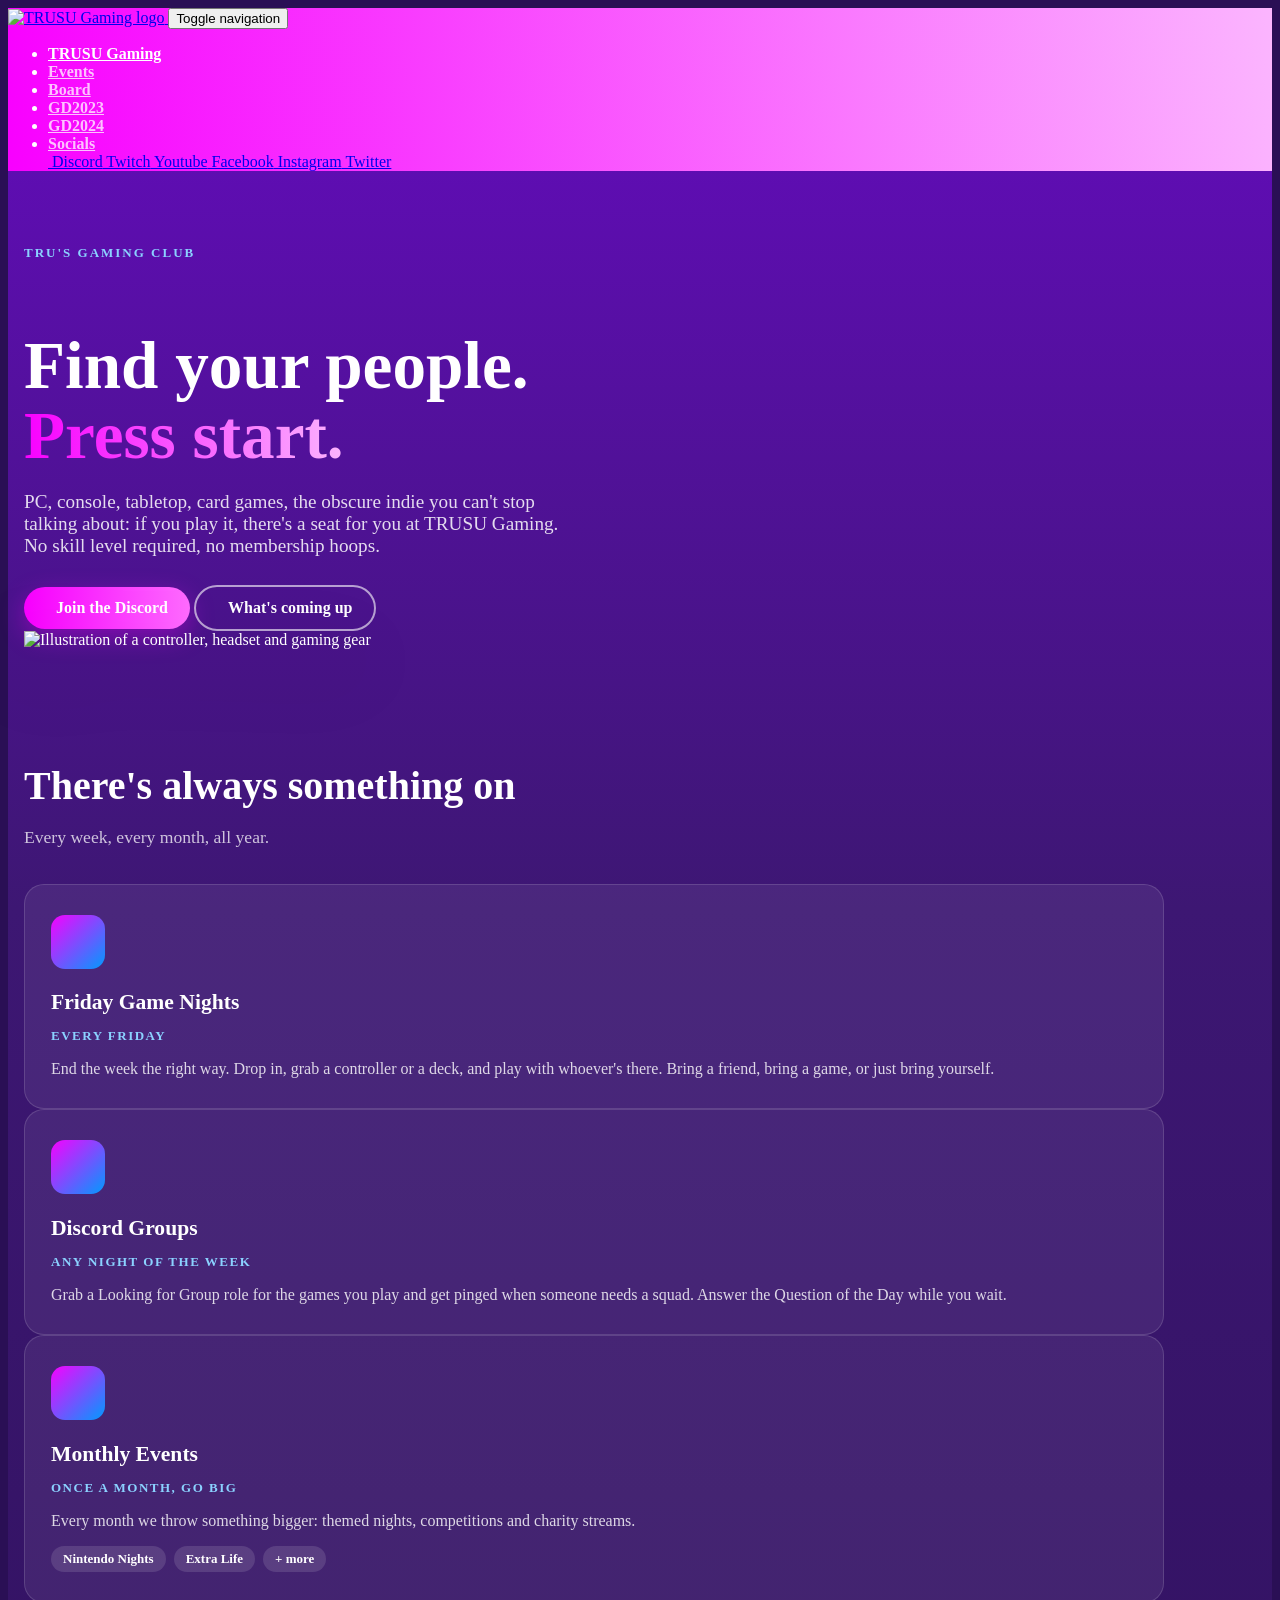
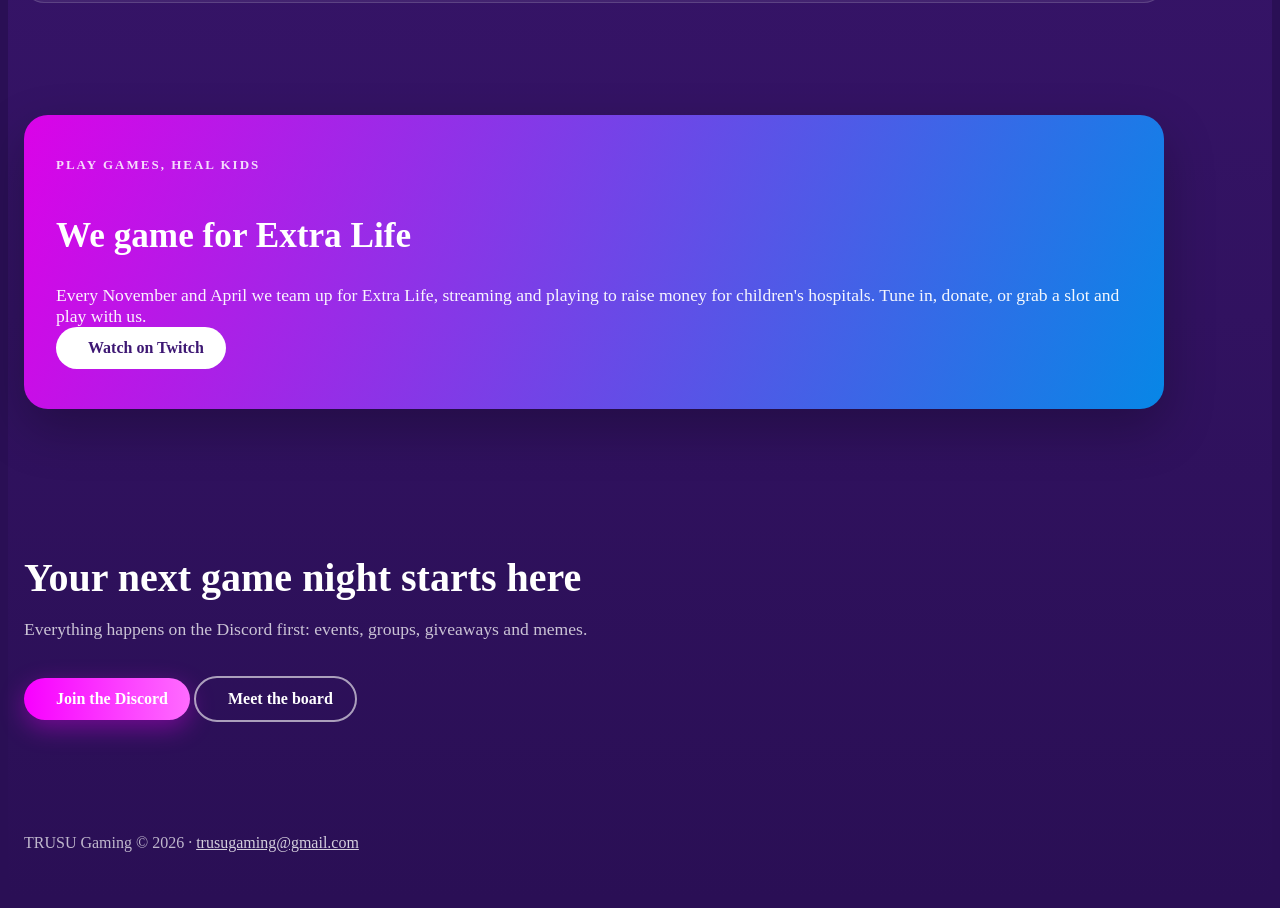
==== index.html @ 39d452f7 "Refresh home and board pages for 2026 - New home page: hero, Friday game nights, Discord groups, mon" ====
<!DOCTYPE html>
<html lang="en">

<head>
    <meta charset="utf-8">
    <meta name="viewport" content="width=device-width, initial-scale=1.0, shrink-to-fit=no">
    <title>TRUSU Gaming</title>
    <meta name="description" content="TRUSU Gaming is TRU's club for every kind of gamer: Friday game nights, Discord groups and monthly events like Extra Life.">
    <link rel="stylesheet" href="assets/bootstrap/css/bootstrap.min.css">
    <link rel="stylesheet" href="assets/fonts/fontawesome-all.min.css">
    <link rel="stylesheet" href="assets/css/gradient-navbar-1.css">
    <link rel="stylesheet" href="assets/css/gradient-navbar.css">
    <link rel="stylesheet" href="assets/css/Navigation-Clean.css">
    <link rel="stylesheet" href="assets/css/home.css">
</head>

<body class="tg">
    <nav class="navbar navbar-dark navbar-expand-md" id="app-navbar" style="background: linear-gradient(83deg, #f800ff, #fbb5fe);">
        <div class="container-fluid"><a class="navbar-brand" href="index.html">
        <img src="assets/img/TRUSUGamingLogo.png" id="brand-logo" alt="TRUSU Gaming logo">
        </a><button data-bs-toggle="collapse" class="navbar-toggler" data-bs-target="#navcol-1"><span class="visually-hidden">Toggle navigation</span><span class="navbar-toggler-icon"></span></button>
            <div class="collapse navbar-collapse text-end" id="navcol-1">
                <ul class="navbar-nav ml-auto">
                    <li class="nav-item"><a class="nav-link active" href="index.html" style="font-weight: bold;color: rgb(255, 255, 255);">TRUSU Gaming</a></li>
                    <li class="nav-item"><a class="nav-link" style="font-weight: bold;color: rgba(255,255,255,0.75);" href="Events.html">Events</a></li>
                    <li class="nav-item"><a class="nav-link" style="font-weight: bold;color: rgba(255,255,255,0.75);" href="Board.html">Board</a></li>
                    <li class="nav-item"><a class="nav-link" style="font-weight: bold;color: rgba(255,255,255,0.75);" href="gamedev2023.html">GD2023</a></li>
                    <li class="nav-item"><a class="nav-link" style="font-weight: bold;color: rgba(255,255,255,0.75);" href="gamedev2024.html">GD2024</a></li>
                    <li class="nav-item dropdown"><a class="dropdown-toggle nav-link" aria-expanded="false" data-bs-toggle="dropdown" href="#" style="font-weight: bold;color: rgba(255,255,255,0.75);">Socials</a>
                        <div class="dropdown-menu"><a class="dropdown-item" href="https://discord.gg/BpCMHQ2dkY" target="_blank"><i class="fab fa-discord"></i>&nbsp;Discord</a><a class="dropdown-item" href="https://www.twitch.tv/trusugaming" target="_blank"><i class="fab fa-twitch"></i>&nbsp;Twitch</a><a class="dropdown-item" href="https://www.youtube.com/channel/UCriiOGX5Mb0yU9WBbEHISDQ" target="_blank"><i class="fab fa-youtube"></i>&nbsp;Youtube</a><a class="dropdown-item" href="https://www.facebook.com/TRUSU-Gaming-110873548181782" target="_blank"><i class="fab fa-facebook"></i>&nbsp;Facebook</a><a class="dropdown-item" href="https://www.instagram.com/trusugaming/" target="_blank"><i class="fab fa-instagram"></i>&nbsp;Instagram</a><a class="dropdown-item" href="https://twitter.com/TRUSUGaming" target="_blank"><i class="fab fa-twitter"></i>&nbsp;Twitter</a></div>
                    </li>
                </ul>
            </div>
        </div>
    </nav>

    <main>
        <!-- Hero -->
        <section class="tg-hero">
            <div class="container">
                <div class="row align-items-center g-5">
                    <div class="col-md-6 text-md-start">
                        <span class="tg-eyebrow">TRU's gaming club</span>
                        <h1>Find your people.<br><span class="tg-glow">Press start.</span></h1>
                        <p class="lead">PC, console, tabletop, card games, the obscure indie you can't stop talking about: if you play it, there's a seat for you at TRUSU Gaming. No skill level required, no membership hoops.</p>
                        <div class="d-flex flex-wrap gap-3 tg-cta">
                            <a class="tg-btn tg-btn-primary" href="https://discord.gg/BpCMHQ2dkY" target="_blank"><i class="fab fa-discord"></i>Join the Discord</a>
                            <a class="tg-btn tg-btn-ghost" href="Events.html"><i class="far fa-calendar-alt"></i>What's coming up</a>
                        </div>
                    </div>
                    <div class="col-md-6 text-center">
                        <img class="tg-hero-img" src="assets/img/glossy-gaming.png" alt="Illustration of a controller, headset and gaming gear">
                    </div>
                </div>
            </div>
        </section>

        <!-- What we do -->
        <section class="tg-section text-center">
            <div class="container">
                <h2 class="tg-section-title">There's always something on</h2>
                <p class="tg-section-sub">Every week, every month, all year.</p>
                <div class="row g-4">
                    <div class="col-md-4">
                        <div class="tg-card">
                            <div class="tg-card-icon"><i class="fas fa-gamepad"></i></div>
                            <h3>Friday Game Nights</h3>
                            <p class="tg-when">Every Friday</p>
                            <p>End the week the right way. Drop in, grab a controller or a deck, and play with whoever's there. Bring a friend, bring a game, or just bring yourself.</p>
                        </div>
                    </div>
                    <div class="col-md-4">
                        <div class="tg-card">
                            <div class="tg-card-icon"><i class="fab fa-discord"></i></div>
                            <h3>Discord Groups</h3>
                            <p class="tg-when">Any night of the week</p>
                            <p>Grab a Looking for Group role for the games you play and get pinged when someone needs a squad. Answer the Question of the Day while you wait.</p>
                        </div>
                    </div>
                    <div class="col-md-4">
                        <div class="tg-card">
                            <div class="tg-card-icon"><i class="fas fa-trophy"></i></div>
                            <h3>Monthly Events</h3>
                            <p class="tg-when">Once a month, go big</p>
                            <p>Every month we throw something bigger: themed nights, competitions and charity streams.</p>
                            <div class="tg-pills"><span class="tg-pill">Nintendo Nights</span><span class="tg-pill">Extra Life</span><span class="tg-pill">+ more</span></div>
                        </div>
                    </div>
                </div>
            </div>
        </section>

        <!-- Extra Life -->
        <section class="tg-section pt-0">
            <div class="container">
                <div class="tg-banner">
                    <div class="row align-items-center g-4">
                        <div class="col-lg-8">
                            <span class="tg-eyebrow" style="color:#fff;opacity:.85;">Play games, heal kids</span>
                            <h2>We game for Extra Life</h2>
                            <p>Every November and April we team up for Extra Life, streaming and playing to raise money for children's hospitals. Tune in, donate, or grab a slot and play with us.</p>
                        </div>
                        <div class="col-lg-4 text-lg-end">
                            <a class="tg-btn" href="https://www.twitch.tv/trusugaming" target="_blank"><i class="fab fa-twitch"></i>Watch on Twitch</a>
                        </div>
                    </div>
                </div>
            </div>
        </section>

        <!-- Final CTA -->
        <section class="tg-section text-center">
            <div class="container">
                <h2 class="tg-section-title">Your next game night starts here</h2>
                <p class="tg-section-sub">Everything happens on the Discord first: events, groups, giveaways and memes.</p>
                <div class="d-flex flex-wrap gap-3 justify-content-center">
                    <a class="tg-btn tg-btn-primary" href="https://discord.gg/BpCMHQ2dkY" target="_blank"><i class="fab fa-discord"></i>Join the Discord</a>
                    <a class="tg-btn tg-btn-ghost" href="Board.html"><i class="fas fa-users"></i>Meet the board</a>
                </div>
            </div>
        </section>
    </main>

    <footer class="tg-footer text-center">
        <div class="tg-social">
            <a href="https://discord.gg/BpCMHQ2dkY" target="_blank" aria-label="Discord"><i class="fab fa-discord"></i></a>
            <a href="https://www.twitch.tv/trusugaming" target="_blank" aria-label="Twitch"><i class="fab fa-twitch"></i></a>
            <a href="https://www.youtube.com/channel/UCriiOGX5Mb0yU9WBbEHISDQ" target="_blank" aria-label="YouTube"><i class="fab fa-youtube"></i></a>
            <a href="https://www.instagram.com/trusugaming/" target="_blank" aria-label="Instagram"><i class="fab fa-instagram"></i></a>
            <a href="https://www.facebook.com/TRUSU-Gaming-110873548181782" target="_blank" aria-label="Facebook"><i class="fab fa-facebook"></i></a>
            <a href="https://twitter.com/TRUSUGaming" target="_blank" aria-label="Twitter"><i class="fab fa-twitter"></i></a>
        </div>
        <p class="mb-0">TRUSU Gaming © 2026 · <a class="tg-mail" href="mailto:trusugaming@gmail.com">trusugaming@gmail.com</a></p>
    </footer>
    <script src="assets/bootstrap/js/bootstrap.min.js"></script>
</body>

</html>
---- assets/css/home.css ----
/* Shared styles for the refreshed TRUSU Gaming pages (home + board) */
:root {
  --tg-deep: #2a0f55;
  --tg-purple: #650bbf;
  --tg-pink: #f800ff;
  --tg-pink-soft: #fbb5fe;
  --tg-sky: #8bd2ff;
  --tg-blue: #009bfe;
  --tg-card: rgba(255, 255, 255, 0.07);
  --tg-card-border: rgba(255, 255, 255, 0.14);
}

html:has(body.tg) { background: #2a0f55; }
body.tg {
  background: linear-gradient(180deg, #650bbf 0%, #3d1773 900px, #2a0f55 100%) #2a0f55;
  color: #fff;
  min-height: 100vh;
}

/* ---------- Hero ---------- */
.tg-hero {
  padding: 56px 16px 24px;
}
.tg-hero .container { max-width: 1140px; }
.tg-eyebrow {
  display: inline-block;
  font-size: 13px;
  font-weight: 700;
  letter-spacing: 2px;
  text-transform: uppercase;
  color: var(--tg-sky);
  margin-bottom: 14px;
}
.tg-hero h1 {
  font-weight: 800;
  font-size: clamp(2.4rem, 6vw, 4.2rem);
  line-height: 1.05;
  margin-bottom: 18px;
}
.tg-hero h1 .tg-glow {
  background: linear-gradient(90deg, var(--tg-pink), var(--tg-pink-soft));
  -webkit-background-clip: text;
  background-clip: text;
  color: transparent;
}
.tg-hero .lead {
  font-size: 1.2rem;
  color: rgba(255, 255, 255, 0.85);
  max-width: 34rem;
  margin-bottom: 28px;
}
.tg-hero-img {
  width: 100%;
  max-width: 520px;
  filter: drop-shadow(0 20px 40px rgba(0, 0, 0, 0.35));
}

/* ---------- Buttons ---------- */
.tg-btn {
  display: inline-flex;
  align-items: center;
  gap: 10px;
  font-weight: 700;
  padding: 12px 22px;
  border-radius: 999px;
  text-decoration: none;
  transition: transform 0.15s ease, box-shadow 0.15s ease, background 0.15s ease;
}
.tg-btn:hover { transform: translateY(-2px); }
.tg-btn-primary {
  background: linear-gradient(90deg, var(--tg-pink), #ff6bff);
  color: #fff;
  box-shadow: 0 8px 24px rgba(248, 0, 255, 0.35);
}
.tg-btn-primary:hover { color: #fff; box-shadow: 0 12px 28px rgba(248, 0, 255, 0.5); }
.tg-btn-ghost {
  border: 2px solid rgba(255, 255, 255, 0.6);
  color: #fff;
}
.tg-btn-ghost:hover { color: #fff; background: rgba(255, 255, 255, 0.1); }

/* ---------- Sections ---------- */
.tg-section { padding: 56px 16px; }
.tg-section .container { max-width: 1140px; }
.tg-section-title {
  font-weight: 800;
  font-size: clamp(1.8rem, 4vw, 2.5rem);
  margin-bottom: 8px;
}
.tg-section-sub {
  color: rgba(255, 255, 255, 0.75);
  font-size: 1.1rem;
  margin-bottom: 36px;
}

/* ---------- Feature cards ---------- */
.tg-card {
  height: 100%;
  background: var(--tg-card);
  border: 1px solid var(--tg-card-border);
  border-radius: 20px;
  padding: 30px 26px;
  text-align: left;
  transition: transform 0.2s ease, border-color 0.2s ease;
}
.tg-card:hover {
  transform: translateY(-4px);
  border-color: rgba(248, 0, 255, 0.6);
}
.tg-card-icon {
  width: 54px;
  height: 54px;
  border-radius: 14px;
  display: grid;
  place-items: center;
  font-size: 24px;
  margin-bottom: 18px;
  background: linear-gradient(135deg, var(--tg-pink), var(--tg-blue));
  color: #fff;
}
.tg-card h3 {
  font-weight: 800;
  font-size: 1.35rem;
  margin-bottom: 4px;
}
.tg-card .tg-when {
  font-size: 13px;
  font-weight: 700;
  letter-spacing: 1.5px;
  text-transform: uppercase;
  color: var(--tg-sky);
  margin-bottom: 12px;
}
.tg-card p { color: rgba(255, 255, 255, 0.82); margin-bottom: 0; }

/* ---------- Extra Life banner ---------- */
.tg-banner {
  border-radius: 24px;
  padding: 40px 32px;
  background: linear-gradient(110deg, rgba(248, 0, 255, 0.85), rgba(0, 155, 254, 0.85));
  box-shadow: 0 20px 50px rgba(0, 0, 0, 0.25);
  text-align: left;
}
.tg-banner h2 { font-weight: 800; font-size: clamp(1.6rem, 3.5vw, 2.2rem); }
.tg-banner p { font-size: 1.1rem; margin-bottom: 0; color: rgba(255, 255, 255, 0.95); }
.tg-banner .tg-btn { background: #fff; color: #3d1773; }
.tg-banner .tg-btn:hover { color: #3d1773; }

/* ---------- Pills (event examples) ---------- */
.tg-pills { display: flex; flex-wrap: wrap; gap: 8px; margin-top: 16px; }
.tg-pill {
  font-size: 13px;
  font-weight: 600;
  padding: 5px 12px;
  border-radius: 999px;
  background: rgba(255, 255, 255, 0.12);
  color: #fff;
}

/* ---------- Footer ---------- */
.tg-footer {
  padding: 40px 16px 32px;
  color: rgba(255, 255, 255, 0.7);
}
.tg-footer .tg-social { display: flex; justify-content: center; gap: 18px; margin-bottom: 14px; }
.tg-footer .tg-social a { color: rgba(255, 255, 255, 0.8); font-size: 22px; transition: color 0.15s; }
.tg-footer .tg-social a:hover { color: var(--tg-pink-soft); }
.tg-footer a.tg-mail { color: rgba(255, 255, 255, 0.8); }

/* ---------- Board ---------- */
.tg-person {
  text-align: center;
  padding: 0 12px;
}
.tg-avatar {
  width: 170px;
  height: 170px;
  border-radius: 50%;
  object-fit: cover;
  border: 4px solid rgba(255, 255, 255, 0.85);
  box-shadow: 0 0 0 6px rgba(248, 0, 255, 0.35), 0 16px 32px rgba(0, 0, 0, 0.3);
}
.tg-avatar-initials {
  display: inline-grid;
  place-items: center;
  font-size: 56px;
  font-weight: 800;
  color: #fff;
  background: linear-gradient(135deg, var(--tg-pink), var(--tg-blue));
}
.tg-person h3 { font-weight: 800; margin: 24px 0 2px; }
.tg-handle { color: var(--tg-sky); font-weight: 600; margin-bottom: 6px; }
.tg-role {
  text-transform: uppercase;
  letter-spacing: 2px;
  font-weight: 700;
  font-size: 13px;
  color: var(--tg-pink-soft);
  margin-bottom: 14px;
}
.tg-person .tg-bio { color: rgba(255, 255, 255, 0.85); max-width: 26rem; margin: 0 auto; }
.tg-general {
  border: 2px dashed rgba(255, 255, 255, 0.25);
  border-radius: 20px;
  padding: 36px 24px;
  color: rgba(255, 255, 255, 0.8);
}

@media (max-width: 767px) {
  .tg-hero { padding-top: 32px; text-align: center; }
  .tg-hero .lead { margin-left: auto; margin-right: auto; }
  .tg-hero .tg-cta { justify-content: center; }
  .tg-banner { text-align: center; padding: 32px 20px; }
}
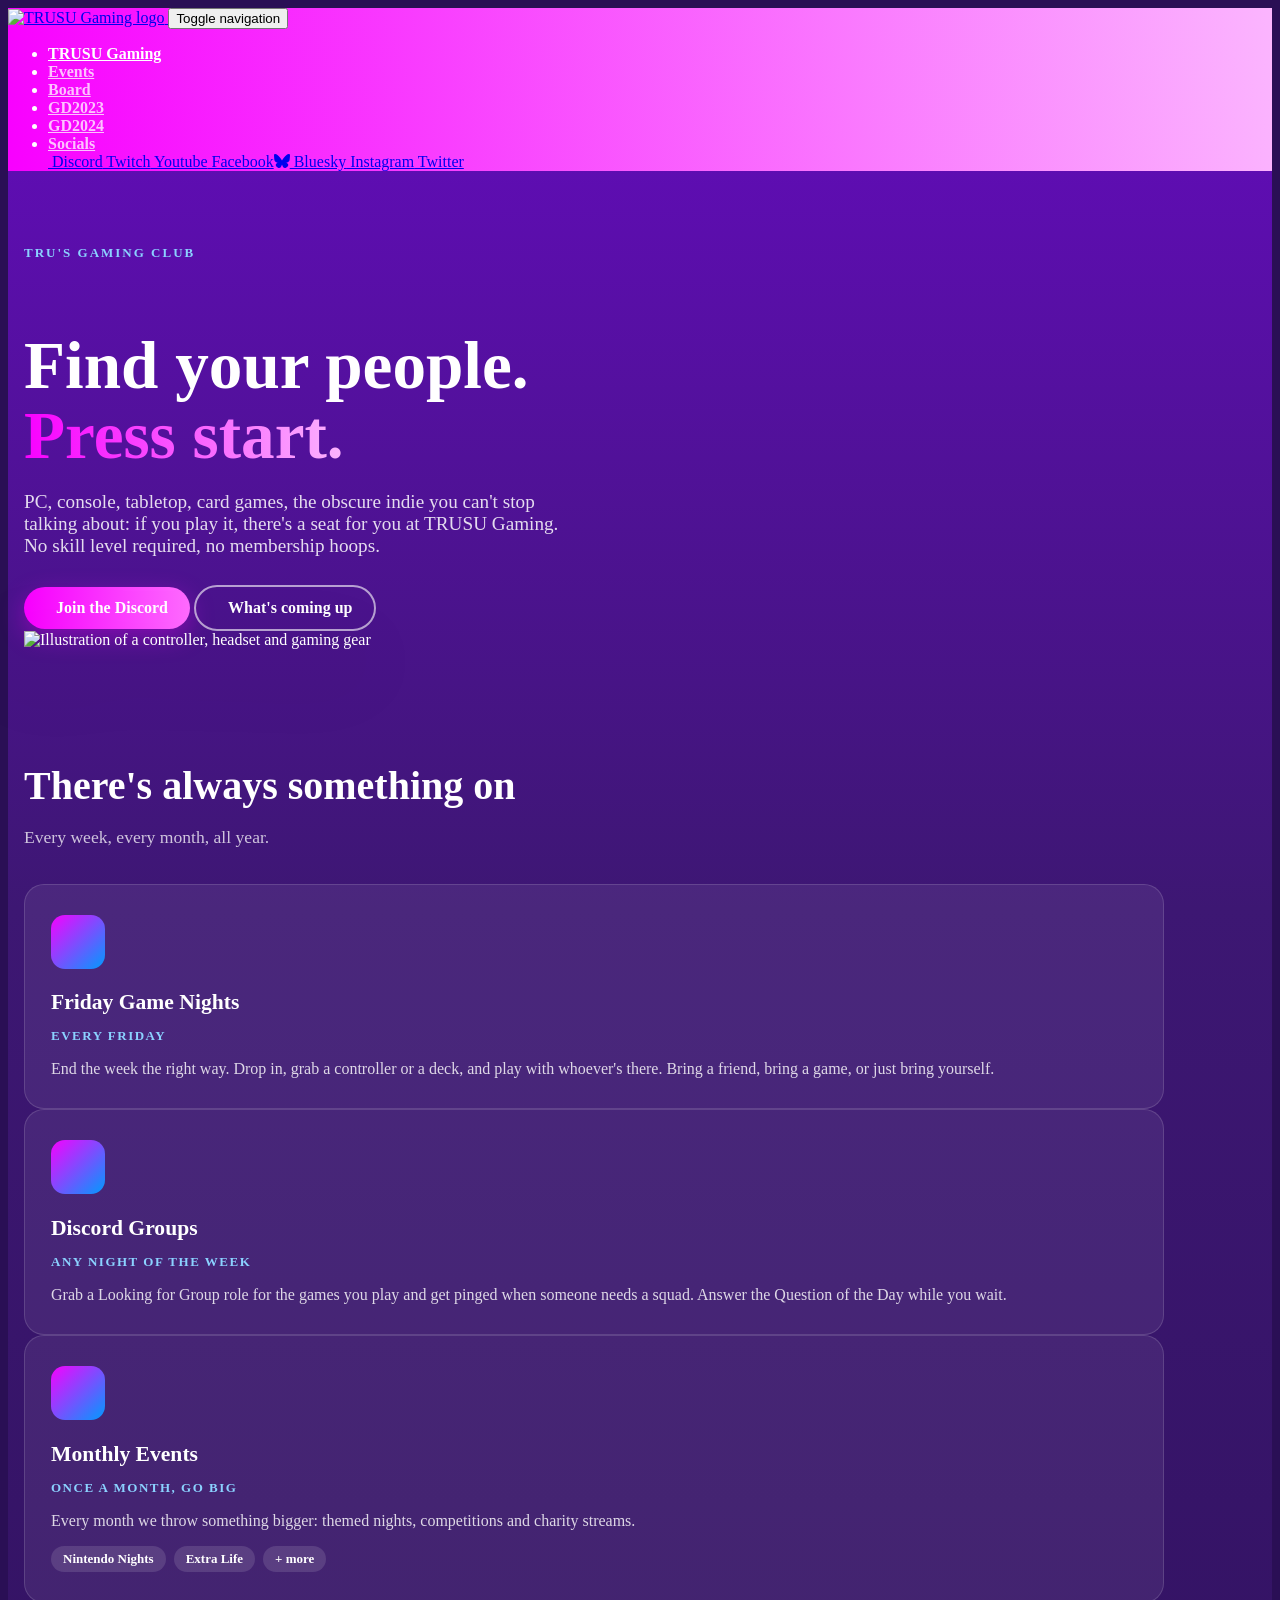
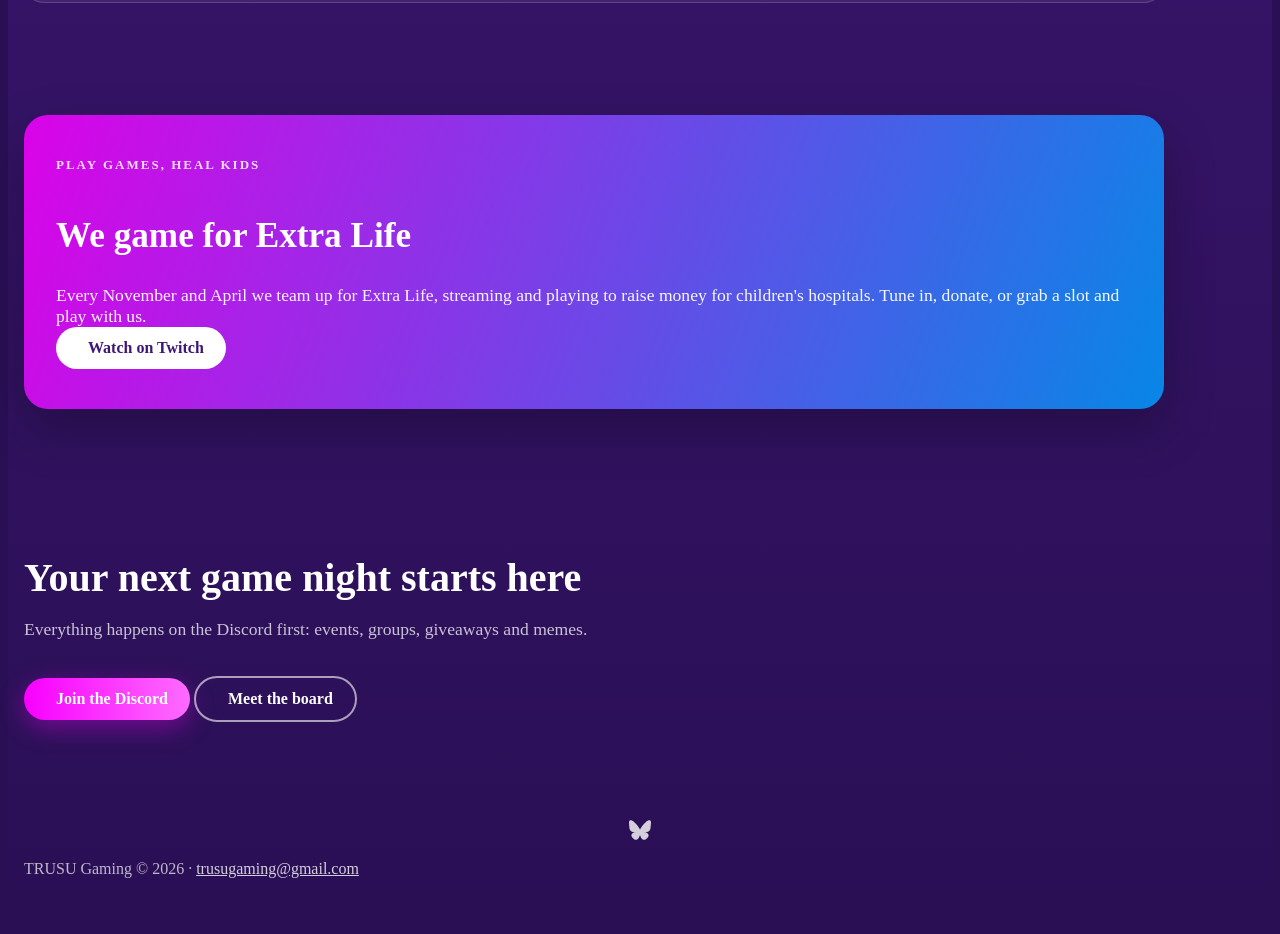
==== commit 2975481b: "Board photos and Bluesky link - New photos for Gavin and Jae - Add Bluesky to the Socials menu and f" ====
--- a/index.html
+++ b/index.html
@@ -27,7 +27,7 @@
                     <li class="nav-item"><a class="nav-link" style="font-weight: bold;color: rgba(255,255,255,0.75);" href="gamedev2023.html">GD2023</a></li>
                     <li class="nav-item"><a class="nav-link" style="font-weight: bold;color: rgba(255,255,255,0.75);" href="gamedev2024.html">GD2024</a></li>
                     <li class="nav-item dropdown"><a class="dropdown-toggle nav-link" aria-expanded="false" data-bs-toggle="dropdown" href="#" style="font-weight: bold;color: rgba(255,255,255,0.75);">Socials</a>
-                        <div class="dropdown-menu"><a class="dropdown-item" href="https://discord.gg/BpCMHQ2dkY" target="_blank"><i class="fab fa-discord"></i>&nbsp;Discord</a><a class="dropdown-item" href="https://www.twitch.tv/trusugaming" target="_blank"><i class="fab fa-twitch"></i>&nbsp;Twitch</a><a class="dropdown-item" href="https://www.youtube.com/channel/UCriiOGX5Mb0yU9WBbEHISDQ" target="_blank"><i class="fab fa-youtube"></i>&nbsp;Youtube</a><a class="dropdown-item" href="https://www.facebook.com/TRUSU-Gaming-110873548181782" target="_blank"><i class="fab fa-facebook"></i>&nbsp;Facebook</a><a class="dropdown-item" href="https://www.instagram.com/trusugaming/" target="_blank"><i class="fab fa-instagram"></i>&nbsp;Instagram</a><a class="dropdown-item" href="https://twitter.com/TRUSUGaming" target="_blank"><i class="fab fa-twitter"></i>&nbsp;Twitter</a></div>
+                        <div class="dropdown-menu"><a class="dropdown-item" href="https://discord.gg/BpCMHQ2dkY" target="_blank"><i class="fab fa-discord"></i>&nbsp;Discord</a><a class="dropdown-item" href="https://www.twitch.tv/trusugaming" target="_blank"><i class="fab fa-twitch"></i>&nbsp;Twitch</a><a class="dropdown-item" href="https://www.youtube.com/channel/UCriiOGX5Mb0yU9WBbEHISDQ" target="_blank"><i class="fab fa-youtube"></i>&nbsp;Youtube</a><a class="dropdown-item" href="https://www.facebook.com/TRUSU-Gaming-110873548181782" target="_blank"><i class="fab fa-facebook"></i>&nbsp;Facebook</a><a class="dropdown-item" href="https://bsky.app/profile/trusugaming.bsky.social" target="_blank"><svg class="bsky-icon" viewBox="0 0 24 24" width="1em" height="1em" fill="currentColor" aria-hidden="true" style="vertical-align:-0.125em"><path d="M5.2 2.9C7.9 4.9 10.9 9.1 12 11.4c1.1-2.3 4.1-6.5 6.8-8.5 2-1.5 5.2-2.6 5.2 1 0 .7-.4 6.1-.7 7-.8 3.1-4 3.9-6.8 3.4 4.9.8 6.2 3.6 3.5 6.4-5.1 5.2-7.3-1.3-7.9-3-.1-.3-.1-.4-.1-.3 0-.1 0 0-.1.3-.6 1.7-2.8 8.2-7.9 3-2.7-2.8-1.4-5.6 3.5-6.4-2.8.5-6-.3-6.8-3.4C.4 10 0 4.6 0 3.9c0-3.6 3.2-2.5 5.2-1z"/></svg>&nbsp;Bluesky</a><a class="dropdown-item" href="https://www.instagram.com/trusugaming/" target="_blank"><i class="fab fa-instagram"></i>&nbsp;Instagram</a><a class="dropdown-item" href="https://twitter.com/TRUSUGaming" target="_blank"><i class="fab fa-twitter"></i>&nbsp;Twitter</a></div>
                     </li>
                 </ul>
             </div>
@@ -126,6 +126,7 @@
             <a href="https://discord.gg/BpCMHQ2dkY" target="_blank" aria-label="Discord"><i class="fab fa-discord"></i></a>
             <a href="https://www.twitch.tv/trusugaming" target="_blank" aria-label="Twitch"><i class="fab fa-twitch"></i></a>
             <a href="https://www.youtube.com/channel/UCriiOGX5Mb0yU9WBbEHISDQ" target="_blank" aria-label="YouTube"><i class="fab fa-youtube"></i></a>
+            <a href="https://bsky.app/profile/trusugaming.bsky.social" target="_blank" aria-label="Bluesky"><svg class="bsky-icon" viewBox="0 0 24 24" width="1em" height="1em" fill="currentColor" aria-hidden="true" style="vertical-align:-0.125em"><path d="M5.2 2.9C7.9 4.9 10.9 9.1 12 11.4c1.1-2.3 4.1-6.5 6.8-8.5 2-1.5 5.2-2.6 5.2 1 0 .7-.4 6.1-.7 7-.8 3.1-4 3.9-6.8 3.4 4.9.8 6.2 3.6 3.5 6.4-5.1 5.2-7.3-1.3-7.9-3-.1-.3-.1-.4-.1-.3 0-.1 0 0-.1.3-.6 1.7-2.8 8.2-7.9 3-2.7-2.8-1.4-5.6 3.5-6.4-2.8.5-6-.3-6.8-3.4C.4 10 0 4.6 0 3.9c0-3.6 3.2-2.5 5.2-1z"/></svg></a>
             <a href="https://www.instagram.com/trusugaming/" target="_blank" aria-label="Instagram"><i class="fab fa-instagram"></i></a>
             <a href="https://www.facebook.com/TRUSU-Gaming-110873548181782" target="_blank" aria-label="Facebook"><i class="fab fa-facebook"></i></a>
             <a href="https://twitter.com/TRUSUGaming" target="_blank" aria-label="Twitter"><i class="fab fa-twitter"></i></a>
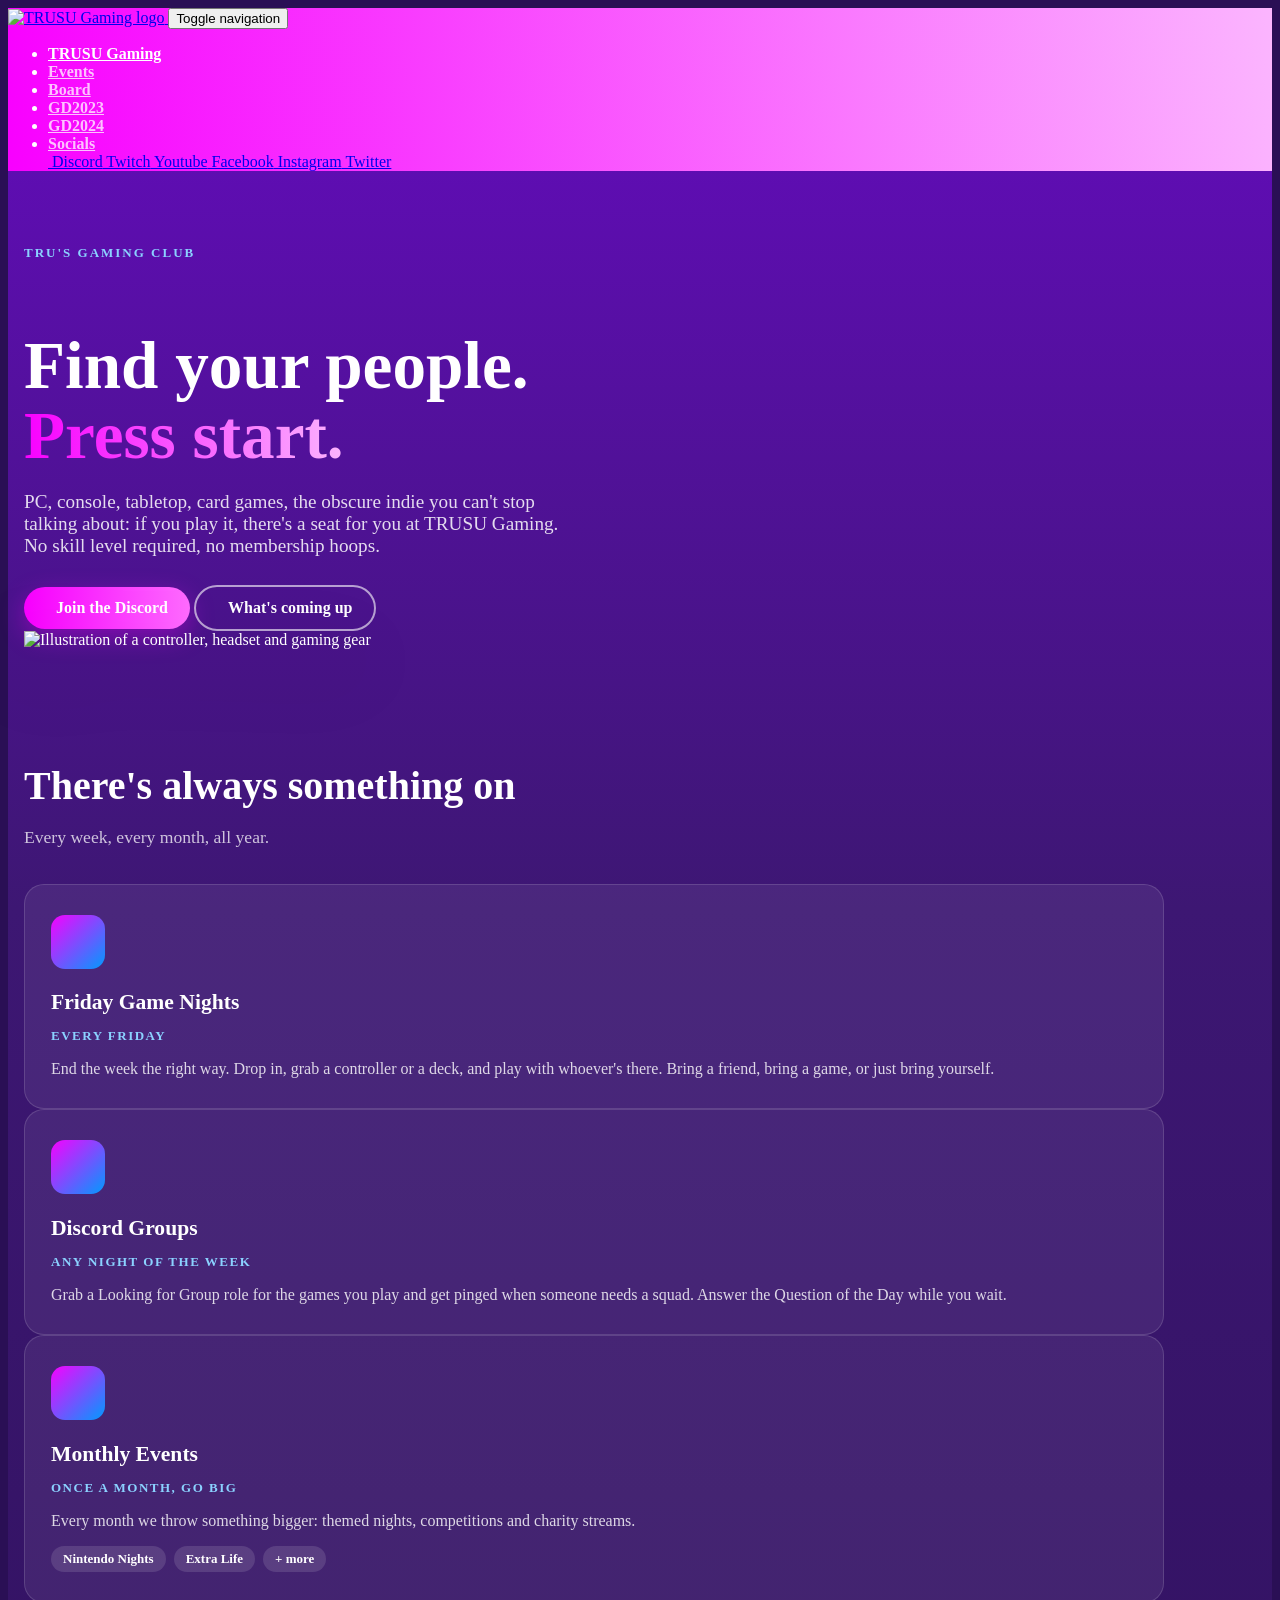
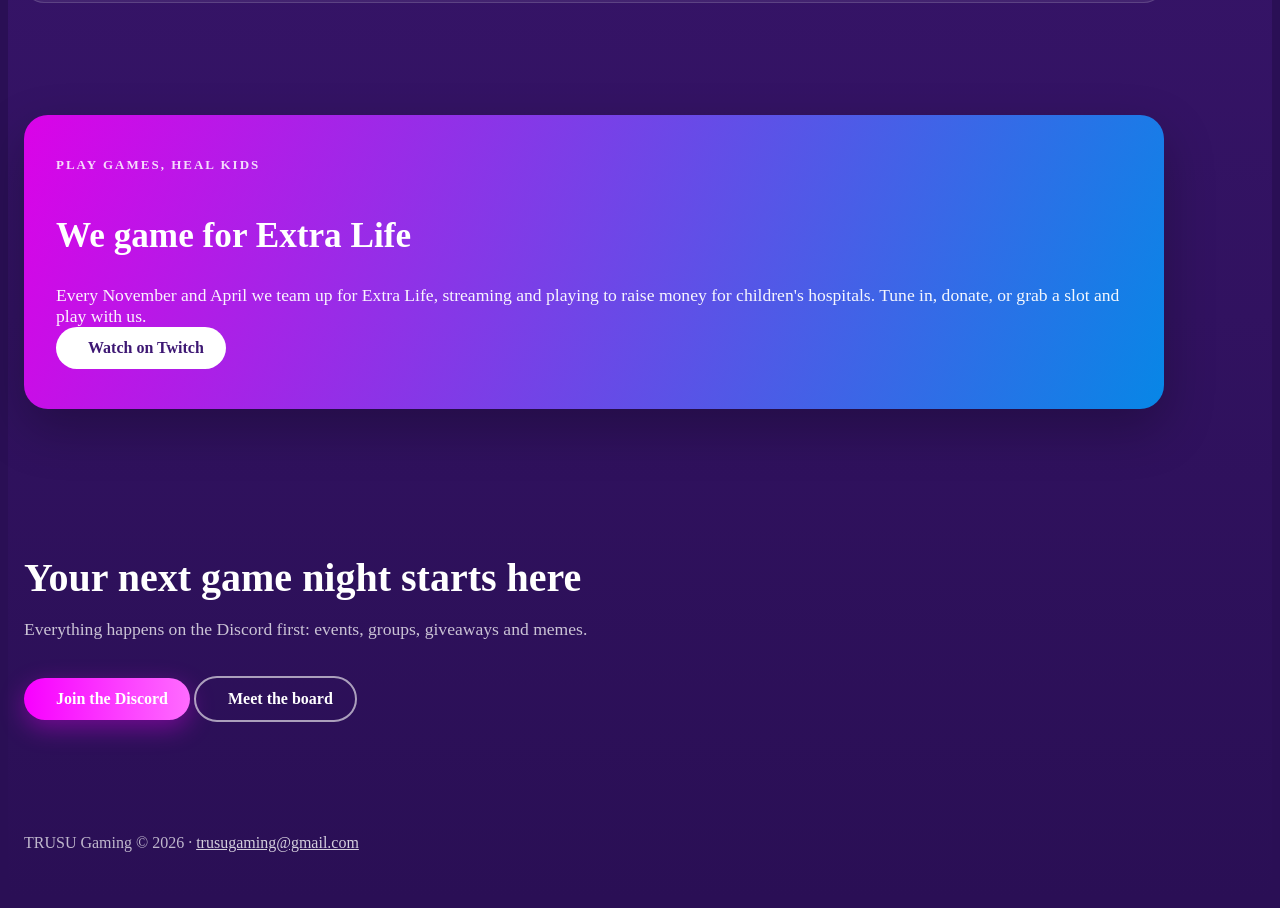
==== commit 280b5be7: "Refresh home and board pages for 2026 - New home page: hero, Friday game nights, Discord groups, mon" ====
--- a/index.html
+++ b/index.html
@@ -27,7 +27,7 @@
                     <li class="nav-item"><a class="nav-link" style="font-weight: bold;color: rgba(255,255,255,0.75);" href="gamedev2023.html">GD2023</a></li>
                     <li class="nav-item"><a class="nav-link" style="font-weight: bold;color: rgba(255,255,255,0.75);" href="gamedev2024.html">GD2024</a></li>
                     <li class="nav-item dropdown"><a class="dropdown-toggle nav-link" aria-expanded="false" data-bs-toggle="dropdown" href="#" style="font-weight: bold;color: rgba(255,255,255,0.75);">Socials</a>
-                        <div class="dropdown-menu"><a class="dropdown-item" href="https://discord.gg/BpCMHQ2dkY" target="_blank"><i class="fab fa-discord"></i>&nbsp;Discord</a><a class="dropdown-item" href="https://www.twitch.tv/trusugaming" target="_blank"><i class="fab fa-twitch"></i>&nbsp;Twitch</a><a class="dropdown-item" href="https://www.youtube.com/channel/UCriiOGX5Mb0yU9WBbEHISDQ" target="_blank"><i class="fab fa-youtube"></i>&nbsp;Youtube</a><a class="dropdown-item" href="https://www.facebook.com/TRUSU-Gaming-110873548181782" target="_blank"><i class="fab fa-facebook"></i>&nbsp;Facebook</a><a class="dropdown-item" href="https://bsky.app/profile/trusugaming.bsky.social" target="_blank"><svg class="bsky-icon" viewBox="0 0 24 24" width="1em" height="1em" fill="currentColor" aria-hidden="true" style="vertical-align:-0.125em"><path d="M5.2 2.9C7.9 4.9 10.9 9.1 12 11.4c1.1-2.3 4.1-6.5 6.8-8.5 2-1.5 5.2-2.6 5.2 1 0 .7-.4 6.1-.7 7-.8 3.1-4 3.9-6.8 3.4 4.9.8 6.2 3.6 3.5 6.4-5.1 5.2-7.3-1.3-7.9-3-.1-.3-.1-.4-.1-.3 0-.1 0 0-.1.3-.6 1.7-2.8 8.2-7.9 3-2.7-2.8-1.4-5.6 3.5-6.4-2.8.5-6-.3-6.8-3.4C.4 10 0 4.6 0 3.9c0-3.6 3.2-2.5 5.2-1z"/></svg>&nbsp;Bluesky</a><a class="dropdown-item" href="https://www.instagram.com/trusugaming/" target="_blank"><i class="fab fa-instagram"></i>&nbsp;Instagram</a><a class="dropdown-item" href="https://twitter.com/TRUSUGaming" target="_blank"><i class="fab fa-twitter"></i>&nbsp;Twitter</a></div>
+                        <div class="dropdown-menu"><a class="dropdown-item" href="https://discord.gg/BpCMHQ2dkY" target="_blank"><i class="fab fa-discord"></i>&nbsp;Discord</a><a class="dropdown-item" href="https://www.twitch.tv/trusugaming" target="_blank"><i class="fab fa-twitch"></i>&nbsp;Twitch</a><a class="dropdown-item" href="https://www.youtube.com/channel/UCriiOGX5Mb0yU9WBbEHISDQ" target="_blank"><i class="fab fa-youtube"></i>&nbsp;Youtube</a><a class="dropdown-item" href="https://www.facebook.com/TRUSU-Gaming-110873548181782" target="_blank"><i class="fab fa-facebook"></i>&nbsp;Facebook</a><a class="dropdown-item" href="https://www.instagram.com/trusugaming/" target="_blank"><i class="fab fa-instagram"></i>&nbsp;Instagram</a><a class="dropdown-item" href="https://twitter.com/TRUSUGaming" target="_blank"><i class="fab fa-twitter"></i>&nbsp;Twitter</a></div>
                     </li>
                 </ul>
             </div>
@@ -126,7 +126,6 @@
             <a href="https://discord.gg/BpCMHQ2dkY" target="_blank" aria-label="Discord"><i class="fab fa-discord"></i></a>
             <a href="https://www.twitch.tv/trusugaming" target="_blank" aria-label="Twitch"><i class="fab fa-twitch"></i></a>
             <a href="https://www.youtube.com/channel/UCriiOGX5Mb0yU9WBbEHISDQ" target="_blank" aria-label="YouTube"><i class="fab fa-youtube"></i></a>
-            <a href="https://bsky.app/profile/trusugaming.bsky.social" target="_blank" aria-label="Bluesky"><svg class="bsky-icon" viewBox="0 0 24 24" width="1em" height="1em" fill="currentColor" aria-hidden="true" style="vertical-align:-0.125em"><path d="M5.2 2.9C7.9 4.9 10.9 9.1 12 11.4c1.1-2.3 4.1-6.5 6.8-8.5 2-1.5 5.2-2.6 5.2 1 0 .7-.4 6.1-.7 7-.8 3.1-4 3.9-6.8 3.4 4.9.8 6.2 3.6 3.5 6.4-5.1 5.2-7.3-1.3-7.9-3-.1-.3-.1-.4-.1-.3 0-.1 0 0-.1.3-.6 1.7-2.8 8.2-7.9 3-2.7-2.8-1.4-5.6 3.5-6.4-2.8.5-6-.3-6.8-3.4C.4 10 0 4.6 0 3.9c0-3.6 3.2-2.5 5.2-1z"/></svg></a>
             <a href="https://www.instagram.com/trusugaming/" target="_blank" aria-label="Instagram"><i class="fab fa-instagram"></i></a>
             <a href="https://www.facebook.com/TRUSU-Gaming-110873548181782" target="_blank" aria-label="Facebook"><i class="fab fa-facebook"></i></a>
             <a href="https://twitter.com/TRUSUGaming" target="_blank" aria-label="Twitter"><i class="fab fa-twitter"></i></a>
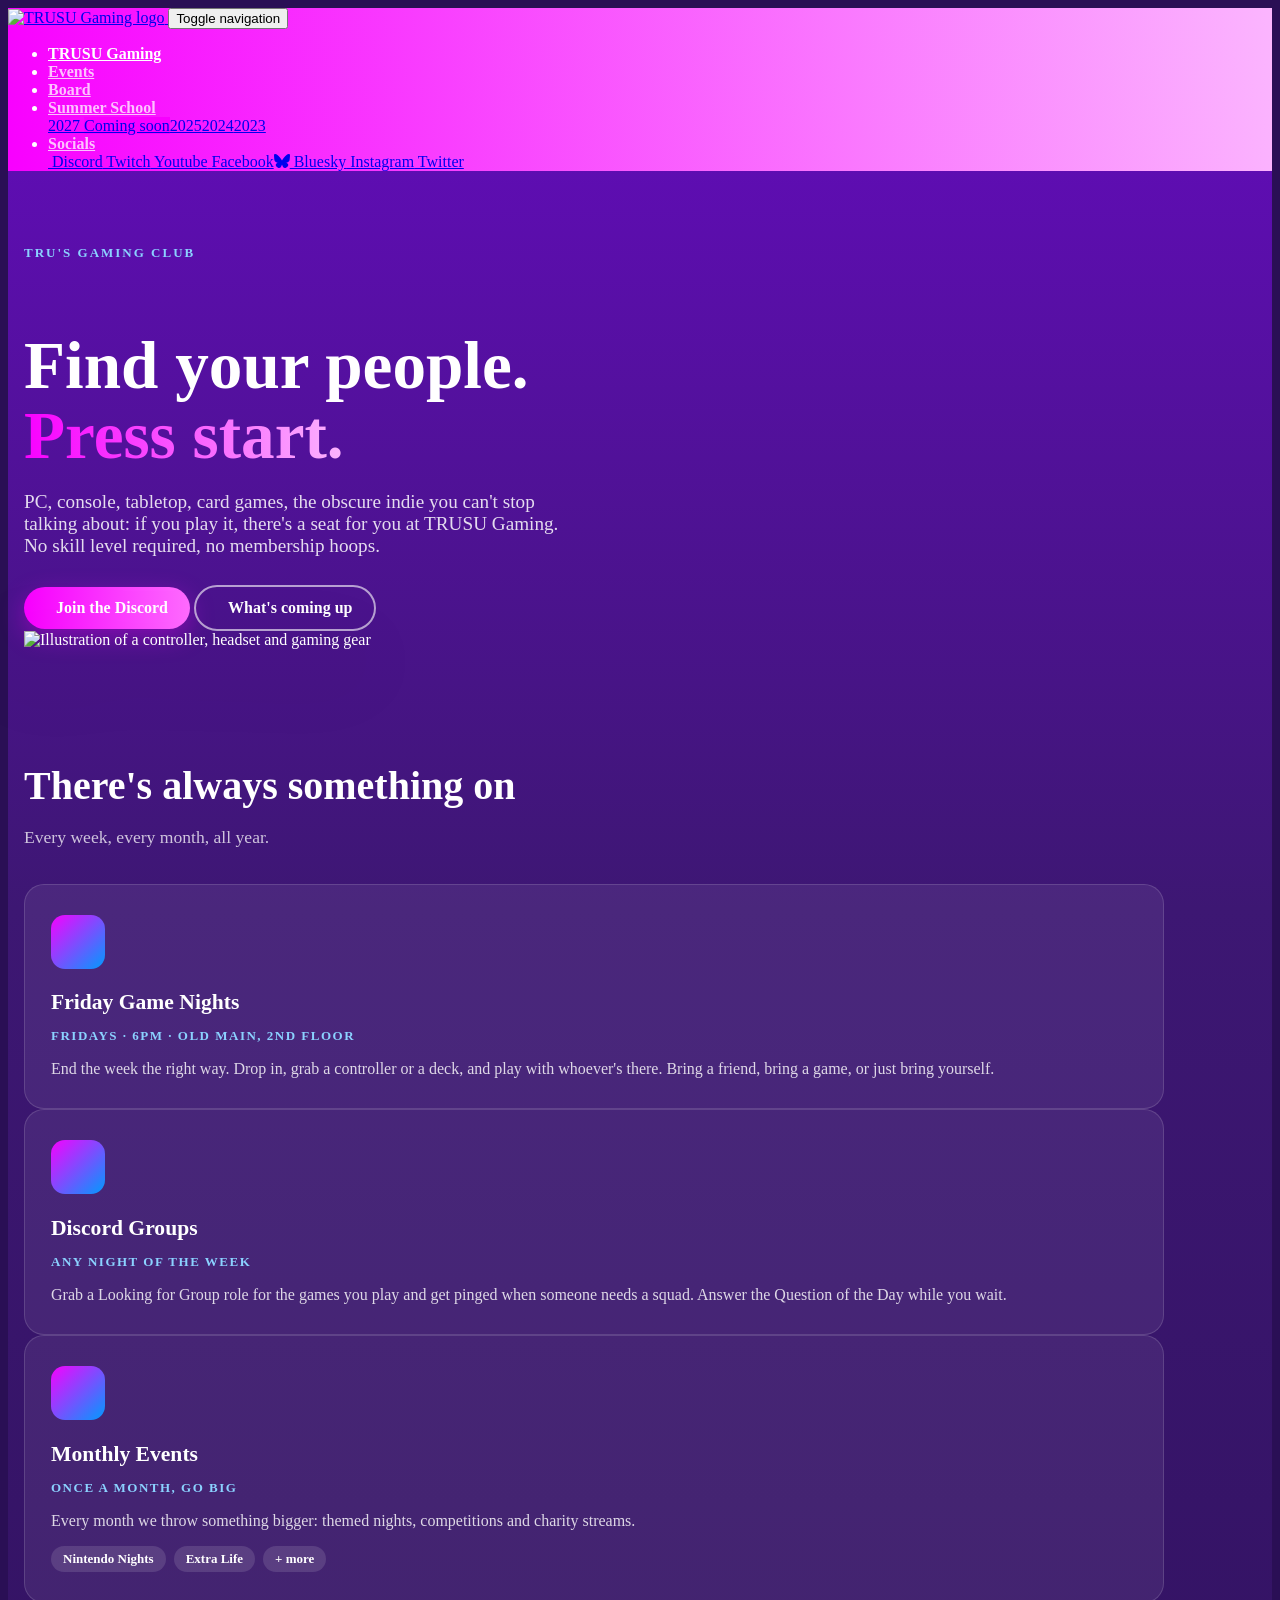
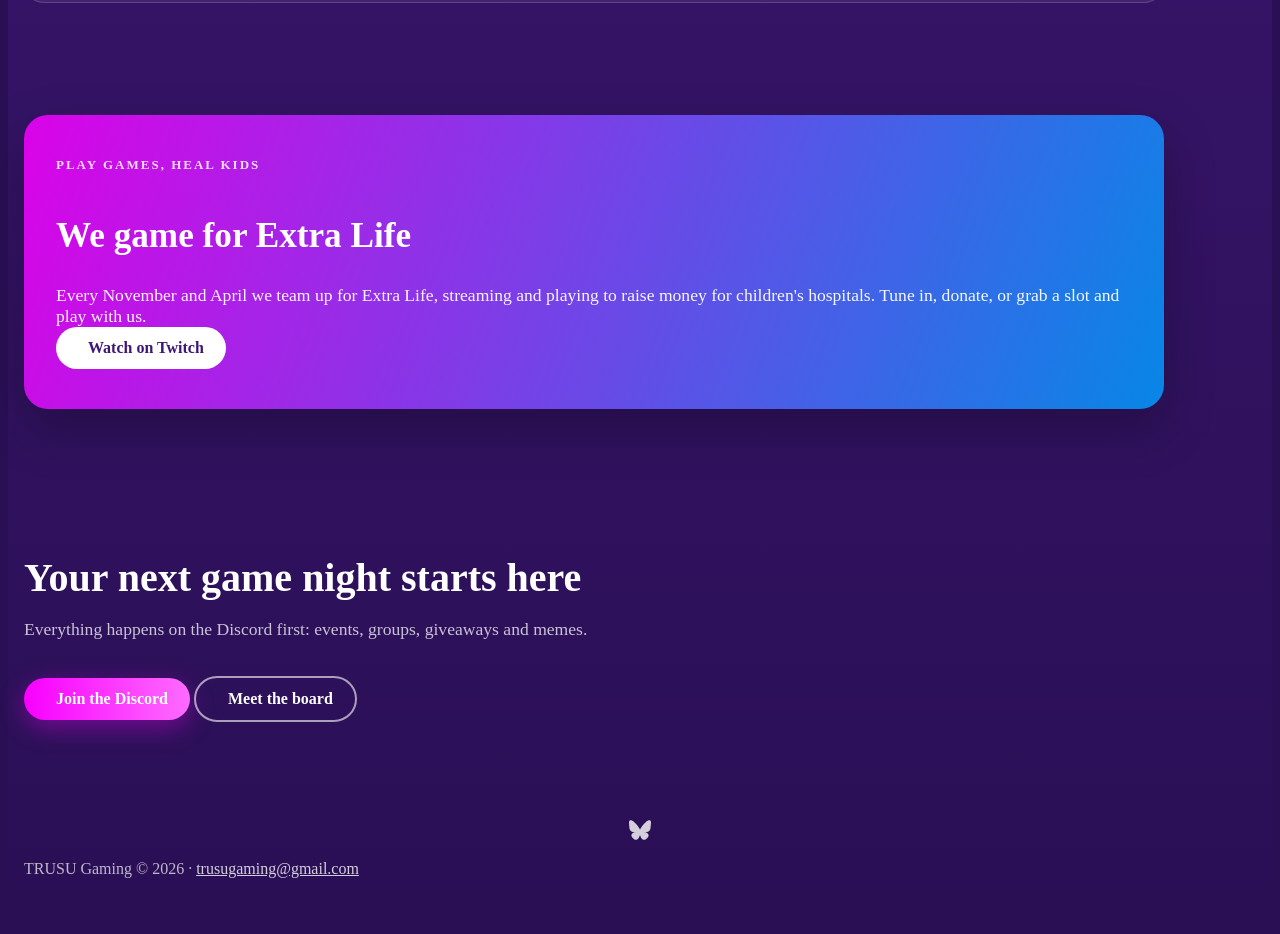
==== commit 3c091289: "Summer School menu, 2025 and 2027 pages, game night details - Collapse GD2023/GD2024 into a Summer S" ====
--- a/index.html
+++ b/index.html
@@ -24,10 +24,11 @@
                     <li class="nav-item"><a class="nav-link active" href="index.html" style="font-weight: bold;color: rgb(255, 255, 255);">TRUSU Gaming</a></li>
                     <li class="nav-item"><a class="nav-link" style="font-weight: bold;color: rgba(255,255,255,0.75);" href="Events.html">Events</a></li>
                     <li class="nav-item"><a class="nav-link" style="font-weight: bold;color: rgba(255,255,255,0.75);" href="Board.html">Board</a></li>
-                    <li class="nav-item"><a class="nav-link" style="font-weight: bold;color: rgba(255,255,255,0.75);" href="gamedev2023.html">GD2023</a></li>
-                    <li class="nav-item"><a class="nav-link" style="font-weight: bold;color: rgba(255,255,255,0.75);" href="gamedev2024.html">GD2024</a></li>
+                    <li class="nav-item dropdown"><a class="dropdown-toggle nav-link" aria-expanded="false" data-bs-toggle="dropdown" href="#" style="font-weight: bold;color: rgba(255,255,255,0.75);">Summer School</a>
+                        <div class="dropdown-menu"><a class="dropdown-item" href="gamedev2027.html">2027 <span class="badge rounded-pill" style="background:#f800ff;">Coming soon</span></a><a class="dropdown-item" href="gamedev2025.html">2025</a><a class="dropdown-item" href="gamedev2024.html">2024</a><a class="dropdown-item" href="gamedev2023.html">2023</a></div>
+                    </li>
                     <li class="nav-item dropdown"><a class="dropdown-toggle nav-link" aria-expanded="false" data-bs-toggle="dropdown" href="#" style="font-weight: bold;color: rgba(255,255,255,0.75);">Socials</a>
-                        <div class="dropdown-menu"><a class="dropdown-item" href="https://discord.gg/BpCMHQ2dkY" target="_blank"><i class="fab fa-discord"></i>&nbsp;Discord</a><a class="dropdown-item" href="https://www.twitch.tv/trusugaming" target="_blank"><i class="fab fa-twitch"></i>&nbsp;Twitch</a><a class="dropdown-item" href="https://www.youtube.com/channel/UCriiOGX5Mb0yU9WBbEHISDQ" target="_blank"><i class="fab fa-youtube"></i>&nbsp;Youtube</a><a class="dropdown-item" href="https://www.facebook.com/TRUSU-Gaming-110873548181782" target="_blank"><i class="fab fa-facebook"></i>&nbsp;Facebook</a><a class="dropdown-item" href="https://www.instagram.com/trusugaming/" target="_blank"><i class="fab fa-instagram"></i>&nbsp;Instagram</a><a class="dropdown-item" href="https://twitter.com/TRUSUGaming" target="_blank"><i class="fab fa-twitter"></i>&nbsp;Twitter</a></div>
+                        <div class="dropdown-menu"><a class="dropdown-item" href="https://discord.gg/BpCMHQ2dkY" target="_blank"><i class="fab fa-discord"></i>&nbsp;Discord</a><a class="dropdown-item" href="https://www.twitch.tv/trusugaming" target="_blank"><i class="fab fa-twitch"></i>&nbsp;Twitch</a><a class="dropdown-item" href="https://www.youtube.com/channel/UCriiOGX5Mb0yU9WBbEHISDQ" target="_blank"><i class="fab fa-youtube"></i>&nbsp;Youtube</a><a class="dropdown-item" href="https://www.facebook.com/TRUSU-Gaming-110873548181782" target="_blank"><i class="fab fa-facebook"></i>&nbsp;Facebook</a><a class="dropdown-item" href="https://bsky.app/profile/trusugaming.bsky.social" target="_blank"><svg class="bsky-icon" viewBox="0 0 24 24" width="1em" height="1em" fill="currentColor" aria-hidden="true" style="vertical-align:-0.125em"><path d="M5.2 2.9C7.9 4.9 10.9 9.1 12 11.4c1.1-2.3 4.1-6.5 6.8-8.5 2-1.5 5.2-2.6 5.2 1 0 .7-.4 6.1-.7 7-.8 3.1-4 3.9-6.8 3.4 4.9.8 6.2 3.6 3.5 6.4-5.1 5.2-7.3-1.3-7.9-3-.1-.3-.1-.4-.1-.3 0-.1 0 0-.1.3-.6 1.7-2.8 8.2-7.9 3-2.7-2.8-1.4-5.6 3.5-6.4-2.8.5-6-.3-6.8-3.4C.4 10 0 4.6 0 3.9c0-3.6 3.2-2.5 5.2-1z"/></svg>&nbsp;Bluesky</a><a class="dropdown-item" href="https://www.instagram.com/trusugaming/" target="_blank"><i class="fab fa-instagram"></i>&nbsp;Instagram</a><a class="dropdown-item" href="https://twitter.com/TRUSUGaming" target="_blank"><i class="fab fa-twitter"></i>&nbsp;Twitter</a></div>
                     </li>
                 </ul>
             </div>
@@ -65,7 +66,7 @@
                         <div class="tg-card">
                             <div class="tg-card-icon"><i class="fas fa-gamepad"></i></div>
                             <h3>Friday Game Nights</h3>
-                            <p class="tg-when">Every Friday</p>
+                            <p class="tg-when">Fridays · 6pm · Old Main, 2nd floor</p>
                             <p>End the week the right way. Drop in, grab a controller or a deck, and play with whoever's there. Bring a friend, bring a game, or just bring yourself.</p>
                         </div>
                     </div>
@@ -126,6 +127,7 @@
             <a href="https://discord.gg/BpCMHQ2dkY" target="_blank" aria-label="Discord"><i class="fab fa-discord"></i></a>
             <a href="https://www.twitch.tv/trusugaming" target="_blank" aria-label="Twitch"><i class="fab fa-twitch"></i></a>
             <a href="https://www.youtube.com/channel/UCriiOGX5Mb0yU9WBbEHISDQ" target="_blank" aria-label="YouTube"><i class="fab fa-youtube"></i></a>
+            <a href="https://bsky.app/profile/trusugaming.bsky.social" target="_blank" aria-label="Bluesky"><svg class="bsky-icon" viewBox="0 0 24 24" width="1em" height="1em" fill="currentColor" aria-hidden="true" style="vertical-align:-0.125em"><path d="M5.2 2.9C7.9 4.9 10.9 9.1 12 11.4c1.1-2.3 4.1-6.5 6.8-8.5 2-1.5 5.2-2.6 5.2 1 0 .7-.4 6.1-.7 7-.8 3.1-4 3.9-6.8 3.4 4.9.8 6.2 3.6 3.5 6.4-5.1 5.2-7.3-1.3-7.9-3-.1-.3-.1-.4-.1-.3 0-.1 0 0-.1.3-.6 1.7-2.8 8.2-7.9 3-2.7-2.8-1.4-5.6 3.5-6.4-2.8.5-6-.3-6.8-3.4C.4 10 0 4.6 0 3.9c0-3.6 3.2-2.5 5.2-1z"/></svg></a>
             <a href="https://www.instagram.com/trusugaming/" target="_blank" aria-label="Instagram"><i class="fab fa-instagram"></i></a>
             <a href="https://www.facebook.com/TRUSU-Gaming-110873548181782" target="_blank" aria-label="Facebook"><i class="fab fa-facebook"></i></a>
             <a href="https://twitter.com/TRUSUGaming" target="_blank" aria-label="Twitter"><i class="fab fa-twitter"></i></a>
--- a/assets/css/home.css
+++ b/assets/css/home.css
@@ -212,3 +212,32 @@
   .tg-hero .tg-cta { justify-content: center; }
   .tg-banner { text-align: center; padding: 32px 20px; }
 }
+
+/* ---------- Summer School pages ---------- */
+.tg-ss-hero { padding: 64px 16px 32px; text-align: center; }
+.tg-ss-hero h1 { font-weight: 800; font-size: clamp(2.2rem, 6vw, 3.8rem); line-height: 1.05; margin-bottom: 16px; }
+.tg-ss-hero .lead { color: rgba(255,255,255,0.85); max-width: 40rem; margin: 0 auto 28px; font-size: 1.15rem; }
+.tg-status {
+  display: inline-block; font-weight: 700; font-size: 13px; letter-spacing: 1.5px; text-transform: uppercase;
+  padding: 6px 14px; border-radius: 999px; background: rgba(248,0,255,0.2); border: 1px solid rgba(248,0,255,0.6);
+  color: var(--tg-pink-soft); margin-bottom: 18px;
+}
+.tg-speaker { text-align: center; }
+.tg-speaker .tg-avatar { width: 120px; height: 120px; font-size: 40px; border-width: 3px; box-shadow: 0 0 0 4px rgba(248,0,255,0.35), 0 10px 24px rgba(0,0,0,0.3); }
+.tg-speaker h3 { font-weight: 800; font-size: 1.15rem; margin: 18px 0 2px; }
+.tg-speaker .tg-org { color: var(--tg-sky); font-weight: 600; font-size: 14px; margin-bottom: 6px; }
+.tg-speaker p { color: rgba(255,255,255,0.8); font-size: 14px; margin-bottom: 0; }
+.tg-day { text-align: left; }
+.tg-day h3 { font-size: 1.1rem; margin-bottom: 14px; }
+.tg-day ul { list-style: none; padding: 0; margin: 0; }
+.tg-day li { padding: 7px 0; border-top: 1px solid rgba(255,255,255,0.1); color: rgba(255,255,255,0.85); font-size: 15px; }
+.tg-day li:first-child { border-top: 0; }
+.tg-tag { display: inline-block; font-size: 11px; font-weight: 700; letter-spacing: 1px; text-transform: uppercase; padding: 2px 8px; border-radius: 6px; margin-right: 6px; vertical-align: 1px; }
+.tg-tag-design { background: rgba(248,0,255,0.25); color: var(--tg-pink-soft); }
+.tg-tag-talk { background: rgba(0,155,254,0.25); color: var(--tg-sky); }
+.tg-tag-rt { background: rgba(255,255,255,0.15); color: #fff; }
+.tg-tag-social { background: rgba(255,200,0,0.2); color: #ffd966; }
+.tg-org-list { color: rgba(255,255,255,0.85); }
+.tg-org-list strong { color: #fff; }
+a.tg-card { display: block; color: #fff; text-decoration: none; }
+a.tg-card:hover { color: #fff; }
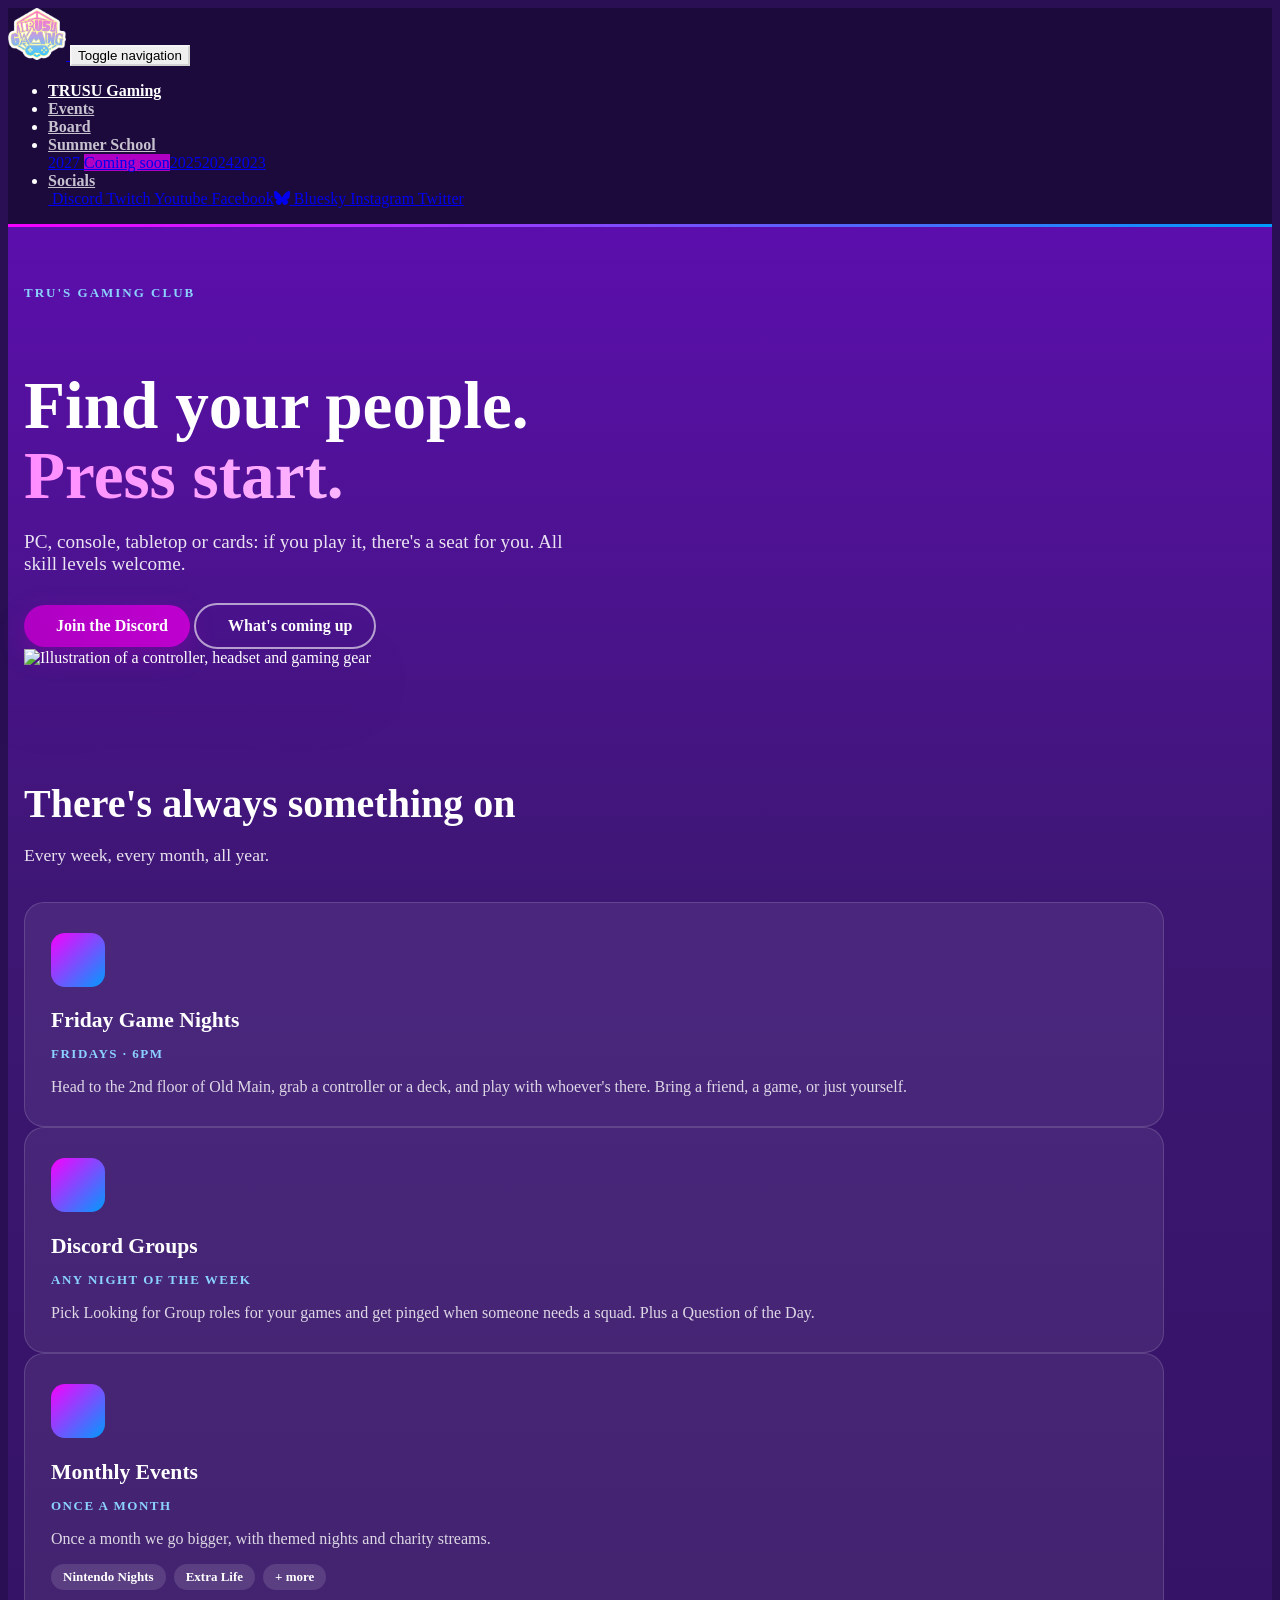
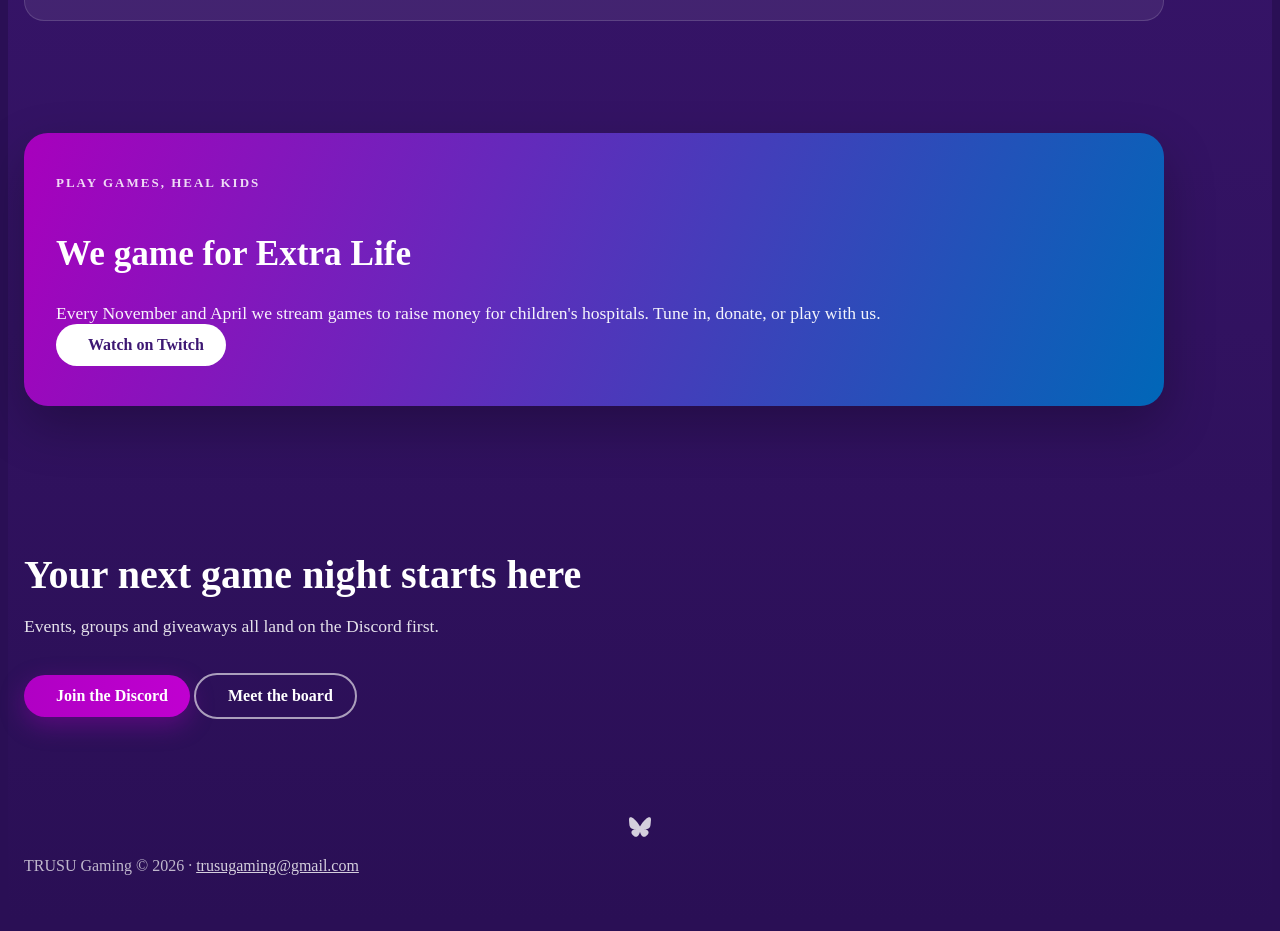
==== commit 51026557: "New logo and readability pass - New TRUSU Gaming logo in the navbar, tab icon and link preview card " ====
--- a/index.html
+++ b/index.html
@@ -5,6 +5,18 @@
     <meta charset="utf-8">
     <meta name="viewport" content="width=device-width, initial-scale=1.0, shrink-to-fit=no">
     <title>TRUSU Gaming</title>
+    <link rel="icon" href="favicon.ico" sizes="any">
+    <link rel="icon" type="image/png" href="assets/img/site-icon.png">
+    <link rel="apple-touch-icon" href="assets/img/apple-touch-icon.png">
+    <meta name="theme-color" content="#650bbf">
+    <meta property="og:type" content="website">
+    <meta property="og:site_name" content="TRUSU Gaming">
+    <meta property="og:title" content="TRUSU Gaming">
+    <meta property="og:description" content="TRUSU Gaming is TRU's club for every kind of gamer: Friday game nights, Discord groups and monthly events like Extra Life.">
+    <meta property="og:url" content="https://trusugaming.ca/">
+    <meta property="og:image" content="https://trusugaming.ca/assets/img/share-card.png">
+    <meta name="twitter:card" content="summary_large_image">
+
     <meta name="description" content="TRUSU Gaming is TRU's club for every kind of gamer: Friday game nights, Discord groups and monthly events like Extra Life.">
     <link rel="stylesheet" href="assets/bootstrap/css/bootstrap.min.css">
     <link rel="stylesheet" href="assets/fonts/fontawesome-all.min.css">
@@ -15,9 +27,9 @@
 </head>
 
 <body class="tg">
-    <nav class="navbar navbar-dark navbar-expand-md" id="app-navbar" style="background: linear-gradient(83deg, #f800ff, #fbb5fe);">
+    <nav class="navbar navbar-dark navbar-expand-md" id="app-navbar">
         <div class="container-fluid"><a class="navbar-brand" href="index.html">
-        <img src="assets/img/TRUSUGamingLogo.png" id="brand-logo" alt="TRUSU Gaming logo">
+        <img src="assets/img/TRUSUGamingLogo2026.png" id="brand-logo" alt="TRUSU Gaming">
         </a><button data-bs-toggle="collapse" class="navbar-toggler" data-bs-target="#navcol-1"><span class="visually-hidden">Toggle navigation</span><span class="navbar-toggler-icon"></span></button>
             <div class="collapse navbar-collapse text-end" id="navcol-1">
                 <ul class="navbar-nav ml-auto">
@@ -25,7 +37,7 @@
                     <li class="nav-item"><a class="nav-link" style="font-weight: bold;color: rgba(255,255,255,0.75);" href="Events.html">Events</a></li>
                     <li class="nav-item"><a class="nav-link" style="font-weight: bold;color: rgba(255,255,255,0.75);" href="Board.html">Board</a></li>
                     <li class="nav-item dropdown"><a class="dropdown-toggle nav-link" aria-expanded="false" data-bs-toggle="dropdown" href="#" style="font-weight: bold;color: rgba(255,255,255,0.75);">Summer School</a>
-                        <div class="dropdown-menu"><a class="dropdown-item" href="gamedev2027.html">2027 <span class="badge rounded-pill" style="background:#f800ff;">Coming soon</span></a><a class="dropdown-item" href="gamedev2025.html">2025</a><a class="dropdown-item" href="gamedev2024.html">2024</a><a class="dropdown-item" href="gamedev2023.html">2023</a></div>
+                        <div class="dropdown-menu"><a class="dropdown-item" href="gamedev2027.html">2027 <span class="badge rounded-pill" style="background:#b000c4;">Coming soon</span></a><a class="dropdown-item" href="gamedev2025.html">2025</a><a class="dropdown-item" href="gamedev2024.html">2024</a><a class="dropdown-item" href="gamedev2023.html">2023</a></div>
                     </li>
                     <li class="nav-item dropdown"><a class="dropdown-toggle nav-link" aria-expanded="false" data-bs-toggle="dropdown" href="#" style="font-weight: bold;color: rgba(255,255,255,0.75);">Socials</a>
                         <div class="dropdown-menu"><a class="dropdown-item" href="https://discord.gg/BpCMHQ2dkY" target="_blank"><i class="fab fa-discord"></i>&nbsp;Discord</a><a class="dropdown-item" href="https://www.twitch.tv/trusugaming" target="_blank"><i class="fab fa-twitch"></i>&nbsp;Twitch</a><a class="dropdown-item" href="https://www.youtube.com/channel/UCriiOGX5Mb0yU9WBbEHISDQ" target="_blank"><i class="fab fa-youtube"></i>&nbsp;Youtube</a><a class="dropdown-item" href="https://www.facebook.com/TRUSU-Gaming-110873548181782" target="_blank"><i class="fab fa-facebook"></i>&nbsp;Facebook</a><a class="dropdown-item" href="https://bsky.app/profile/trusugaming.bsky.social" target="_blank"><svg class="bsky-icon" viewBox="0 0 24 24" width="1em" height="1em" fill="currentColor" aria-hidden="true" style="vertical-align:-0.125em"><path d="M5.2 2.9C7.9 4.9 10.9 9.1 12 11.4c1.1-2.3 4.1-6.5 6.8-8.5 2-1.5 5.2-2.6 5.2 1 0 .7-.4 6.1-.7 7-.8 3.1-4 3.9-6.8 3.4 4.9.8 6.2 3.6 3.5 6.4-5.1 5.2-7.3-1.3-7.9-3-.1-.3-.1-.4-.1-.3 0-.1 0 0-.1.3-.6 1.7-2.8 8.2-7.9 3-2.7-2.8-1.4-5.6 3.5-6.4-2.8.5-6-.3-6.8-3.4C.4 10 0 4.6 0 3.9c0-3.6 3.2-2.5 5.2-1z"/></svg>&nbsp;Bluesky</a><a class="dropdown-item" href="https://www.instagram.com/trusugaming/" target="_blank"><i class="fab fa-instagram"></i>&nbsp;Instagram</a><a class="dropdown-item" href="https://twitter.com/TRUSUGaming" target="_blank"><i class="fab fa-twitter"></i>&nbsp;Twitter</a></div>
@@ -43,7 +55,7 @@
                     <div class="col-md-6 text-md-start">
                         <span class="tg-eyebrow">TRU's gaming club</span>
                         <h1>Find your people.<br><span class="tg-glow">Press start.</span></h1>
-                        <p class="lead">PC, console, tabletop, card games, the obscure indie you can't stop talking about: if you play it, there's a seat for you at TRUSU Gaming. No skill level required, no membership hoops.</p>
+                        <p class="lead">PC, console, tabletop or cards: if you play it, there's a seat for you. All skill levels welcome.</p>
                         <div class="d-flex flex-wrap gap-3 tg-cta">
                             <a class="tg-btn tg-btn-primary" href="https://discord.gg/BpCMHQ2dkY" target="_blank"><i class="fab fa-discord"></i>Join the Discord</a>
                             <a class="tg-btn tg-btn-ghost" href="Events.html"><i class="far fa-calendar-alt"></i>What's coming up</a>
@@ -66,8 +78,8 @@
                         <div class="tg-card">
                             <div class="tg-card-icon"><i class="fas fa-gamepad"></i></div>
                             <h3>Friday Game Nights</h3>
-                            <p class="tg-when">Fridays · 6pm · Old Main, 2nd floor</p>
-                            <p>End the week the right way. Drop in, grab a controller or a deck, and play with whoever's there. Bring a friend, bring a game, or just bring yourself.</p>
+                            <p class="tg-when">Fridays · 6pm</p>
+                            <p>Head to the 2nd floor of Old Main, grab a controller or a deck, and play with whoever's there. Bring a friend, a game, or just yourself.</p>
                         </div>
                     </div>
                     <div class="col-md-4">
@@ -75,15 +87,15 @@
                             <div class="tg-card-icon"><i class="fab fa-discord"></i></div>
                             <h3>Discord Groups</h3>
                             <p class="tg-when">Any night of the week</p>
-                            <p>Grab a Looking for Group role for the games you play and get pinged when someone needs a squad. Answer the Question of the Day while you wait.</p>
+                            <p>Pick Looking for Group roles for your games and get pinged when someone needs a squad. Plus a Question of the Day.</p>
                         </div>
                     </div>
                     <div class="col-md-4">
                         <div class="tg-card">
                             <div class="tg-card-icon"><i class="fas fa-trophy"></i></div>
                             <h3>Monthly Events</h3>
-                            <p class="tg-when">Once a month, go big</p>
-                            <p>Every month we throw something bigger: themed nights, competitions and charity streams.</p>
+                            <p class="tg-when">Once a month</p>
+                            <p>Once a month we go bigger, with themed nights and charity streams.</p>
                             <div class="tg-pills"><span class="tg-pill">Nintendo Nights</span><span class="tg-pill">Extra Life</span><span class="tg-pill">+ more</span></div>
                         </div>
                     </div>
@@ -99,7 +111,7 @@
                         <div class="col-lg-8">
                             <span class="tg-eyebrow" style="color:#fff;opacity:.85;">Play games, heal kids</span>
                             <h2>We game for Extra Life</h2>
-                            <p>Every November and April we team up for Extra Life, streaming and playing to raise money for children's hospitals. Tune in, donate, or grab a slot and play with us.</p>
+                            <p>Every November and April we stream games to raise money for children's hospitals. Tune in, donate, or play with us.</p>
                         </div>
                         <div class="col-lg-4 text-lg-end">
                             <a class="tg-btn" href="https://www.twitch.tv/trusugaming" target="_blank"><i class="fab fa-twitch"></i>Watch on Twitch</a>
@@ -113,7 +125,7 @@
         <section class="tg-section text-center">
             <div class="container">
                 <h2 class="tg-section-title">Your next game night starts here</h2>
-                <p class="tg-section-sub">Everything happens on the Discord first: events, groups, giveaways and memes.</p>
+                <p class="tg-section-sub">Events, groups and giveaways all land on the Discord first.</p>
                 <div class="d-flex flex-wrap gap-3 justify-content-center">
                     <a class="tg-btn tg-btn-primary" href="https://discord.gg/BpCMHQ2dkY" target="_blank"><i class="fab fa-discord"></i>Join the Discord</a>
                     <a class="tg-btn tg-btn-ghost" href="Board.html"><i class="fas fa-users"></i>Meet the board</a>
--- a/assets/css/home.css
+++ b/assets/css/home.css
@@ -241,3 +241,23 @@
 .tg-org-list strong { color: #fff; }
 a.tg-card { display: block; color: #fff; text-decoration: none; }
 a.tg-card:hover { color: #fff; }
+
+/* ---------- Events calendar ---------- */
+.tg-cal { background: #fff; border-radius: 20px; padding: 12px; box-shadow: 0 20px 50px rgba(0,0,0,0.3); }
+.tg-cal iframe { width: 100%; height: 720px; border: 0; border-radius: 12px; }
+@media (max-width: 767px) { .tg-cal { padding: 6px; } .tg-cal iframe { height: 600px; } }
+
+/* ---------- Readability pass (Oct 2026) ---------- */
+#app-navbar {
+  background: #1d0a3d;
+  border-bottom: 3px solid transparent;
+  border-image: linear-gradient(90deg, #f800ff, #009bfe) 1;
+}
+#app-navbar #brand-logo { height: 52px; }
+#app-navbar .nav-link:hover { color: #fbb5fe !important; }
+#app-navbar .navbar-toggler { border-color: rgba(255,255,255,0.4); }
+.tg-hero h1 .tg-glow { background: linear-gradient(90deg, #ff8cff, #fbb5fe); -webkit-background-clip: text; background-clip: text; }
+.tg-btn-primary { background: linear-gradient(90deg, #b000c4, #c000d0); box-shadow: 0 8px 24px rgba(176, 0, 196, 0.35); }
+.tg-btn-primary:hover { box-shadow: 0 12px 28px rgba(176, 0, 196, 0.5); }
+.tg-banner { background: linear-gradient(110deg, #a800bd, #0067b8); }
+.tg-hero .lead, .tg-section-sub { color: rgba(255, 255, 255, 0.88); }
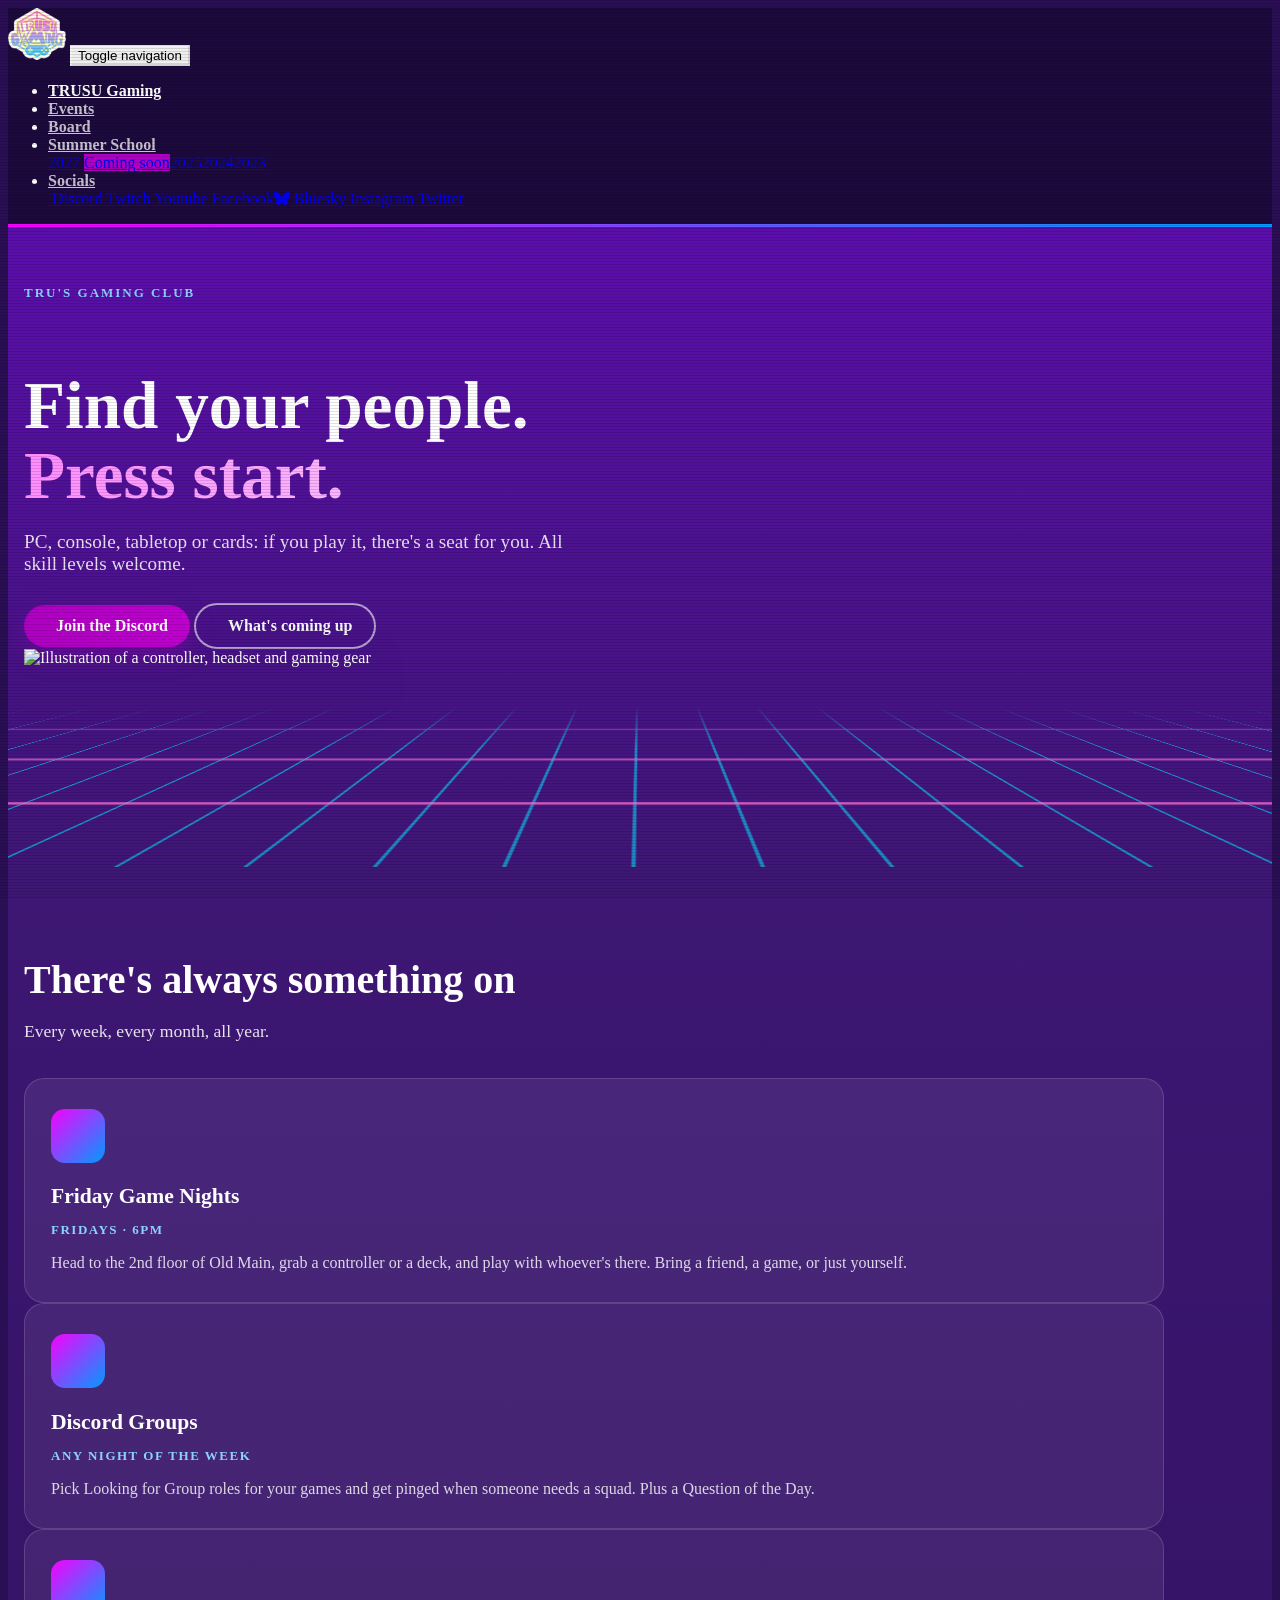
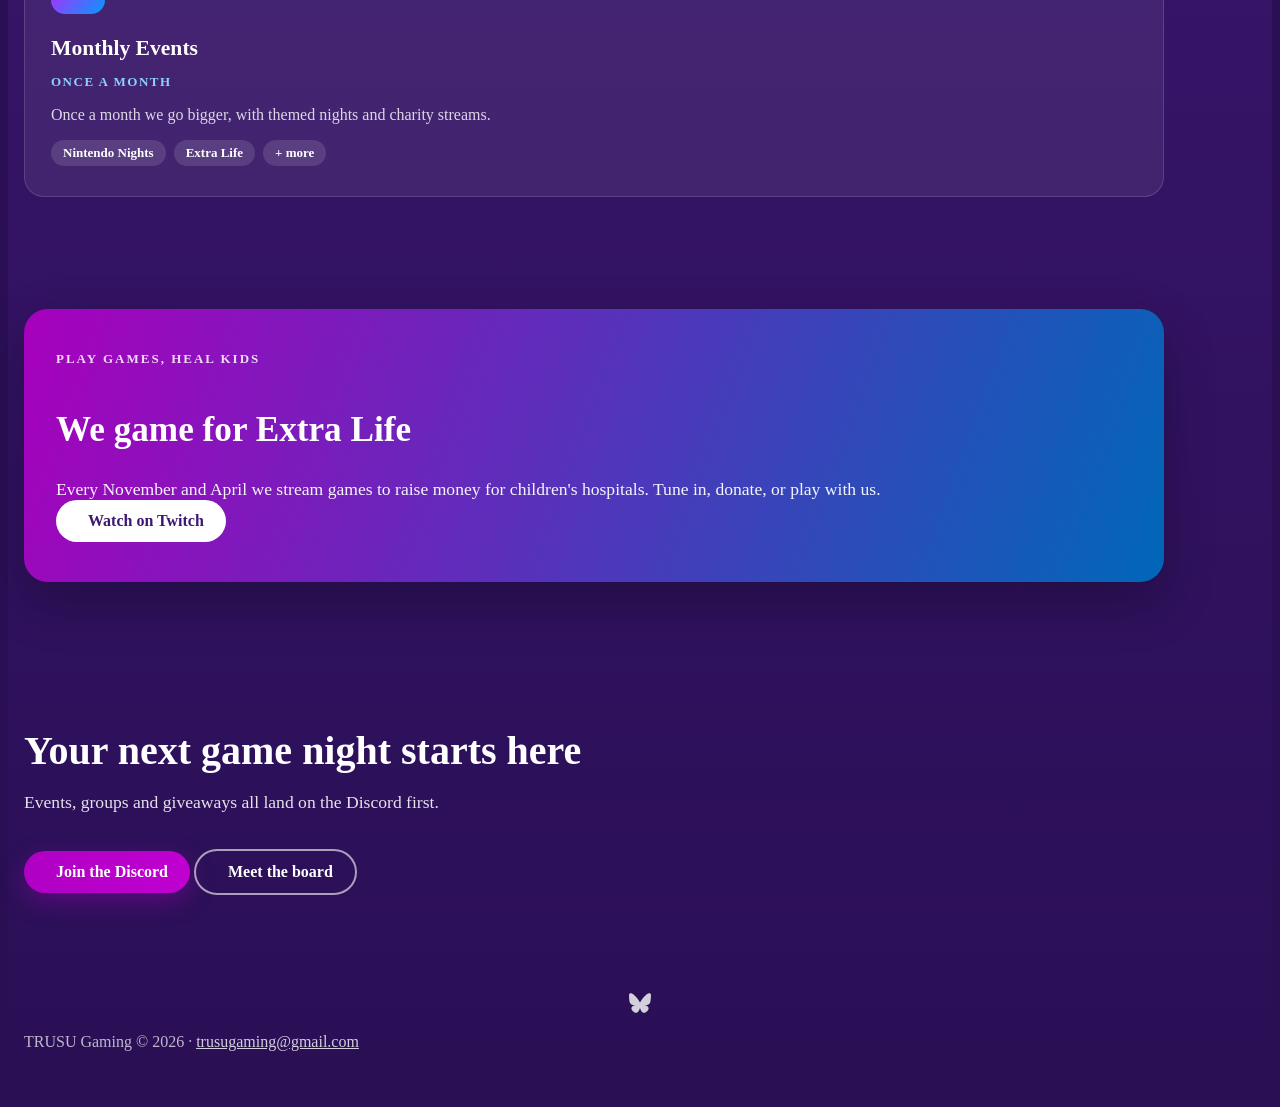
==== commit 74e2866f: "Add neon grid floor and CRT scanlines - Animated grid floor under the home page hero (still for redu" ====
--- a/index.html
+++ b/index.html
@@ -24,6 +24,7 @@
     <link rel="stylesheet" href="assets/css/gradient-navbar.css">
     <link rel="stylesheet" href="assets/css/Navigation-Clean.css">
     <link rel="stylesheet" href="assets/css/home.css">
+    <link rel="stylesheet" href="assets/css/vapor.css">
 </head>
 
 <body class="tg">
--- a/assets/css/vapor.css
+++ b/assets/css/vapor.css
@@ -0,0 +1,39 @@
+/* Vaporwave touches - load after home.css */
+
+/* Neon grid floor under the home page hero */
+.tg-hero { position: relative; overflow: hidden; padding-bottom: 200px; }
+.tg-hero .container { position: relative; z-index: 2; }
+.tg-hero::after {
+  content: "";
+  position: absolute;
+  left: -50%; right: -50%; bottom: -40px;
+  height: 200px;
+  background-image:
+    linear-gradient(rgba(255, 106, 213, 0.75) 2px, transparent 2px),
+    linear-gradient(90deg, rgba(0, 229, 255, 0.55) 2px, transparent 2px);
+  background-size: 60px 40px;
+  transform: perspective(260px) rotateX(62deg);
+  transform-origin: center top;
+  -webkit-mask-image: linear-gradient(to bottom, transparent 0%, #000 35%, #000 100%);
+          mask-image: linear-gradient(to bottom, transparent 0%, #000 35%, #000 100%);
+  animation: tg-grid-scroll 3s linear infinite;
+  z-index: 1;
+}
+@keyframes tg-grid-scroll { to { background-position: 0 40px, 0 0; } }
+
+/* Faint CRT scanlines over every page */
+body.tg::before {
+  content: "";
+  position: fixed; inset: 0;
+  background: repeating-linear-gradient(180deg, rgba(0, 0, 0, 0.12) 0 1px, transparent 1px 3px);
+  pointer-events: none;
+  z-index: 9999;
+}
+
+@media (prefers-reduced-motion: reduce) {
+  .tg-hero::after { animation: none; }
+}
+@media (max-width: 767px) {
+  .tg-hero { padding-bottom: 150px; }
+  .tg-hero::after { height: 150px; }
+}
